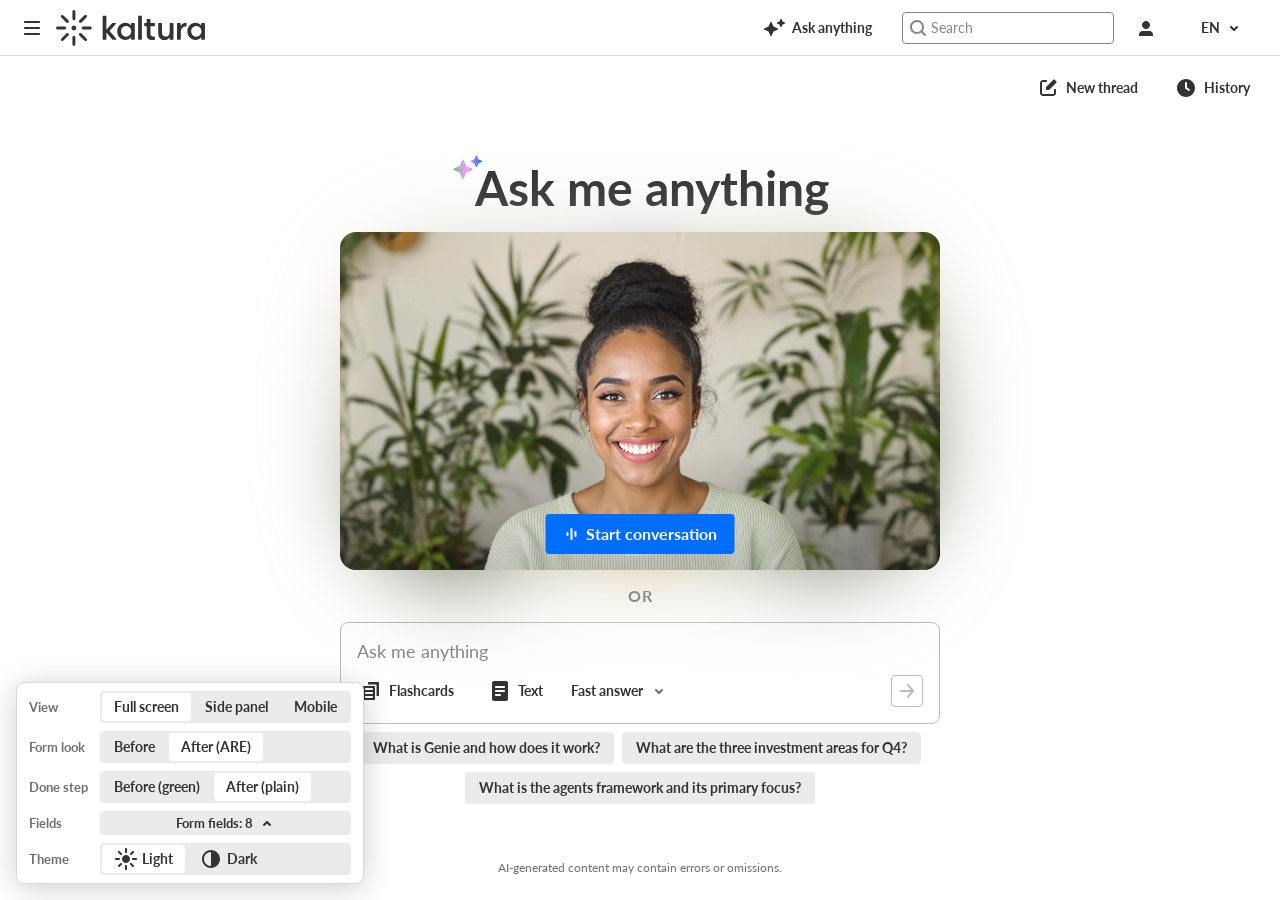
==== genie-avatar-form/index.html @ 6f7e178b "Add Genie Avatar + form prototype Form in the chat and in the avatar call (full screen, side panel, " ====
<!DOCTYPE html>
<html lang="en">
<head>
  <meta charset="utf-8">
  <meta name="viewport" content="width=device-width, initial-scale=1">
  <title>Genie + form | Kaltura</title>
  <link rel="stylesheet" href="../ds/styles.css">
  <link rel="stylesheet" href="app.css">
</head>
<body>

  <!-- Kaltura app header (Figma 14402:24174) -->
  <header class="app-header">
    <div class="app-header-start">
      <button class="ds-btn ds-btn-md ds-btn-secondary ds-btn-borderless ds-btn-icon app-header-btn" type="button" aria-label="Menu">
        <ds-icon name="menu"></ds-icon>
      </button>
      <img class="app-header-logo" src="assets/kaltura-logo-dark.svg" width="149.444" height="36" alt="Kaltura">
    </div>
    <div class="app-header-end">
      <button class="ds-btn ds-btn-md ds-btn-secondary ds-btn-borderless app-header-btn app-header-ask" type="button" data-action="ask-anything" aria-label="Ask anything">
        <ds-icon name="gen-ai"></ds-icon> <span class="app-btn-label">Ask anything</span>
      </button>
      <label class="app-header-search">
        <ds-icon name="search"></ds-icon>
        <input class="ds-input ds-input-md" type="search" placeholder="Search" aria-label="Search">
      </label>
      <button class="ds-btn ds-btn-md ds-btn-secondary ds-btn-borderless ds-btn-icon app-header-btn" type="button" aria-label="Profile">
        <ds-icon name="user"></ds-icon>
      </button>
      <button class="ds-btn ds-btn-md ds-btn-secondary ds-btn-borderless app-header-btn" type="button" aria-label="Language: English">
        EN <ds-icon name="chevron-down" size="16"></ds-icon>
      </button>
    </div>
  </header>

  <main class="app-main">

    <!-- Prototype-only: the page behind the Genie side panel (Side panel view) -->
    <section class="app-page" id="page" aria-labelledby="page-title">
      <h1 class="app-page-title" id="page-title">Explore recommended channels</h1>
      <div class="app-channels-grid" id="page-grid"></div>
    </section>

    <!-- Genie screen: fills the viewport under the header -->
    <section class="app-genie" id="genie">

      <!-- Genie app bar (Figma 14452:56182) -->
      <div class="app-genie-bar">
        <div class="app-genie-bar-crumbs" id="genie-crumbs"></div>
        <div class="app-genie-bar-actions">
          <button class="ds-btn ds-btn-md ds-btn-secondary ds-btn-borderless app-bar-btn" type="button" data-action="new-thread" aria-label="New thread">
            <ds-icon name="create"></ds-icon> <span class="app-btn-label">New thread</span>
          </button>
          <button class="ds-btn ds-btn-md ds-btn-secondary ds-btn-borderless app-bar-btn" type="button" data-action="history" aria-label="History">
            <ds-icon name="time"></ds-icon> <span class="app-btn-label">History</span>
          </button>
          <!-- Side panel only: open full screen / close the panel -->
          <button class="ds-btn ds-btn-md ds-btn-secondary ds-btn-borderless ds-btn-icon app-panel-only" type="button" data-action="expand-panel" aria-label="Open full screen">
            <ds-icon name="expand"></ds-icon>
          </button>
          <button class="ds-btn ds-btn-md ds-btn-secondary ds-btn-borderless ds-btn-icon app-panel-only" type="button" data-action="close-panel" aria-label="Close">
            <ds-icon name="clear"></ds-icon>
          </button>
        </div>
      </div>

      <!-- Scrollable content: start screen, then the conversation -->
      <div class="app-genie-body" id="genie-body">
        <div class="app-genie-column">

          <!-- Start screen (Figma 14402:24183) -->
          <div class="app-genie-initial" id="genie-initial">
            <div class="app-genie-title">
              <img class="app-genie-title-icon" src="assets/gen-ai-gradient.svg" alt="">
              <h1 class="app-genie-heading">Ask me anything</h1>
            </div>

            <!-- Holder: the avatar + its soft glow (the card clips its contents, so the glow sits beside it) -->
            <div class="app-avatar-holder app-genie-avatar-holder">
              <div class="app-genie-avatar">
                <img class="app-genie-avatar-img" src="assets/avatar.png" alt="Your AI avatar">
                <div class="app-genie-avatar-overlay"></div>
                <button class="ds-btn ds-btn-lg ds-btn-primary app-genie-start" type="button" data-action="start-avatar-call">
                  <ds-icon name="voice" size="16"></ds-icon> Start conversation
                </button>
              </div>
              <img class="app-avatar-glow" src="assets/avatar.png" alt="" aria-hidden="true">
            </div>

            <p class="app-genie-or">or</p>

            <div class="app-initial-composer-slot" id="initial-composer-slot">
              <div class="app-suggestions" id="suggestions"></div>
            </div>
          </div>

          <!-- Conversation turns -->
          <div class="app-chat-stream" id="chat-stream"></div>

          <!-- Processing indicator -->
          <div class="app-processing" id="processing-indicator" hidden>
            <div class="app-processing-avatar"><img src="assets/avatar.png" alt=""></div>
            <div class="app-processing-bubble">
              <span class="app-processing-dot"></span>
              <span class="app-processing-dot"></span>
              <span class="app-processing-dot"></span>
            </div>
          </div>
        </div>

        <!-- Recommended channels, below the fold on the start screen -->
        <section class="app-channels" id="channels" aria-labelledby="channels-title">
          <h2 class="app-channels-title" id="channels-title">Explore recommended channels</h2>
          <div class="app-channels-grid" id="channels-grid"></div>
          <button class="ds-btn ds-btn-md ds-btn-secondary" type="button" data-action="show-more">Show more</button>
        </section>
      </div>

      <!-- Bottom composer bar (shown after the first question) -->
      <div class="app-composer-bar" id="bottom-composer-bar" hidden>
        <div class="app-genie-column">
          <div class="app-followups" id="followups" hidden></div>
          <div class="app-composer-wrap" id="composer-wrap">
            <button class="app-composer-avatar-btn" type="button" aria-label="Start conversation" data-action="start-avatar-call">
              <img class="app-composer-avatar-img" src="assets/avatar.png" alt="">
              <div class="app-composer-avatar-scrim"></div>
              <span class="app-composer-avatar-badge"><ds-icon name="voice" size="16"></ds-icon><span>Start</span></span>
            </button>
          </div>
        </div>
      </div>

      <!-- Shared composer (starts in the start screen, moves to the bottom bar) -->
      <div class="app-composer" id="composer-box">
        <textarea class="app-composer-input" id="prompt-input" rows="1" placeholder="Ask me anything" aria-label="Ask me anything"></textarea>
        <div class="app-composer-menu">
          <button class="ds-btn ds-btn-md ds-btn-secondary ds-btn-borderless app-composer-preset" type="button" data-preset="flashcards" aria-pressed="false" aria-label="Flashcards">
            <ds-icon name="copy"></ds-icon> <span class="app-btn-label">Flashcards</span>
          </button>
          <button class="ds-btn ds-btn-md ds-btn-secondary ds-btn-borderless app-composer-preset" type="button" data-preset="text" aria-pressed="false" aria-label="Text">
            <ds-icon name="document"></ds-icon> <span class="app-btn-label">Text</span>
          </button>
          <div class="ds-select-wrapper" id="mode-select">
            <button class="ds-select ds-select-borderless" aria-haspopup="listbox" aria-label="Answer mode">
              <span>Fast answer</span>
              <ds-icon class="ds-select-chevron" name="chevron-down" size="16"></ds-icon>
            </button>
            <div class="ds-select-menu" role="listbox"></div>
          </div>
          <span class="app-composer-spacer"></span>
          <button class="ds-btn ds-btn-md ds-btn-secondary ds-btn-icon app-submit-btn" id="prompt-submit" type="button" aria-label="Send" disabled>
            <ds-icon name="arrow-right"></ds-icon>
          </button>
        </div>
      </div>

      <!-- Footer disclaimer -->
      <p class="app-disclaimer">AI-generated content may contain errors or omissions.</p>

      <!-- Avatar call: covers the Genie screen (repurposed from Agentic Revenue Enablement) -->
      <div class="app-avatar-call" id="avatar-call" hidden>
        <header class="app-avatar-call-header">
          <span class="app-avatar-call-header-icon"><ds-icon name="gen-ai"></ds-icon></span>
          <h2 class="app-avatar-call-title">Ask anything</h2>
          <button class="ds-btn ds-btn-md ds-btn-secondary ds-btn-borderless ds-btn-icon" type="button" aria-label="Back to chat" data-action="end-avatar-call">
            <ds-icon name="minimize"></ds-icon>
          </button>
        </header>
        <!-- Avatar + its captions, and the form beside it (wide) or under it (narrow) -->
        <div class="app-avatar-call-body">
          <div class="app-avatar-call-stage">
            <div class="app-avatar-call-joining" aria-live="polite">
              <span class="app-avatar-call-glow" aria-hidden="true"></span>
              <p class="app-avatar-call-joining-text">Joining...</p>
            </div>
            <div class="app-avatar-holder app-avatar-call-holder">
              <img class="app-avatar-call-video" src="assets/avatar.png" alt="Your AI avatar">
              <img class="app-avatar-glow" src="assets/avatar.png" alt="" aria-hidden="true">
              <p class="app-call-caption" id="call-caption" aria-live="polite" hidden></p>
            </div>
          </div>
          <!-- The form card is rendered here by app.js once the avatar has joined -->
          <section class="app-call-form" id="call-form" aria-label="A few details about you" hidden></section>
        </div>
        <div class="app-avatar-call-controls">
          <!-- Mic pill + device menu (menu items rendered from data.js) -->
          <div class="app-avatar-call-mic-wrap">
            <button class="app-avatar-call-mic" id="mic-menu-btn" type="button" aria-label="Microphone and speaker settings" aria-haspopup="true" aria-expanded="false" aria-controls="mic-menu">
              <ds-icon name="microphone"></ds-icon>
              <ds-icon name="chevron-up" size="16"></ds-icon>
            </button>
            <div class="ds-select-menu app-device-menu" id="mic-menu" role="menu" aria-label="Audio devices" hidden></div>
          </div>
          <!-- End: same as the courseware End button -->
          <button class="ds-btn ds-btn-xl ds-btn-danger app-avatar-call-end" type="button" data-action="end-avatar-call">
            <span>End</span>
            <ds-icon name="exit"></ds-icon>
          </button>
        </div>
      </div>
    </section>
  </main>

  <!-- Prototype-only: the Mobile view shows this same page in a phone-size frame -->
  <div class="app-phone-stage" id="phone-stage" hidden>
    <div class="app-phone" id="phone">
      <iframe class="app-phone-screen" id="phone-screen" title="Genie on a phone"></iframe>
    </div>
  </div>

  <!-- Prototype-only: demo panel (view, phone size, theme) -->
  <div class="app-theme-panel" id="demo-panel">
    <span class="app-theme-panel-label">View</span>
    <div class="ds-segmented" role="radiogroup" aria-label="View" id="view-switch">
      <button class="ds-segmented-item" role="radio" aria-checked="true" data-value="full"><span>Full screen</span></button>
      <button class="ds-segmented-item" role="radio" aria-checked="false" data-value="panel"><span>Side panel</span></button>
      <button class="ds-segmented-item" role="radio" aria-checked="false" data-value="mobile"><span>Mobile</span></button>
    </div>
    <span class="app-theme-panel-label">Form look</span>
    <div class="ds-segmented" role="radiogroup" aria-label="Form look" id="look-switch">
      <button class="ds-segmented-item" role="radio" aria-checked="false" data-value="before"><span>Before</span></button>
      <button class="ds-segmented-item" role="radio" aria-checked="true" data-value="after"><span>After (ARE)</span></button>
    </div>
    <span class="app-theme-panel-label app-after-only">Done step</span>
    <div class="ds-segmented app-after-only" role="radiogroup" aria-label="Done step background" id="wash-switch">
      <button class="ds-segmented-item" role="radio" aria-checked="false" data-value="green"><span>Before (green)</span></button>
      <button class="ds-segmented-item" role="radio" aria-checked="true" data-value="plain"><span>After (plain)</span></button>
    </div>
    <span class="app-theme-panel-label">Fields</span>
    <button class="ds-btn ds-btn-sm ds-btn-secondary app-fields-btn" id="fields-btn" type="button" aria-haspopup="dialog" aria-expanded="false" aria-controls="fields-panel">
      <span>Form fields: 8</span> <ds-icon name="chevron-up" size="16"></ds-icon>
    </button>
    <span class="app-theme-panel-label app-phone-only">Width</span>
    <div class="ds-segmented app-phone-only" role="radiogroup" aria-label="Screen width" id="phone-switch"></div>
    <span class="app-theme-panel-label">Theme</span>
    <div class="ds-segmented" role="radiogroup" aria-label="Theme" id="theme-switch">
      <button class="ds-segmented-item" role="radio" aria-checked="true" data-value="light"><ds-icon class="ds-segmented-icon" name="light"></ds-icon><span>Light</span></button>
      <button class="ds-segmented-item" role="radio" aria-checked="false" data-value="dark"><ds-icon class="ds-segmented-icon" name="contrast"></ds-icon><span>Dark</span></button>
    </div>
  </div>

  <!-- Prototype-only: "Form fields" panel, opened from the demo panel. How many fields the form shows. -->
  <section class="app-fields-panel" id="fields-panel" role="dialog" aria-labelledby="fields-panel-title" hidden>
    <header class="app-fields-panel-header">
      <h2 class="app-fields-panel-title" id="fields-panel-title">Form fields</h2>
      <button class="ds-btn ds-btn-sm ds-btn-secondary ds-btn-borderless ds-btn-icon" type="button" data-action="close-fields" aria-label="Close">
        <ds-icon name="close" size="16"></ds-icon>
      </button>
    </header>
    <p class="app-fields-panel-desc">How many fields the form shows. It takes the first ones, in the Figma order.</p>
    <div class="ds-segmented" role="radiogroup" aria-label="Number of fields" id="fields-switch"></div>
    <ul class="app-fields-list" id="fields-list"></ul>
  </section>

  <script src="../ds/ds-icons.js"></script>
  <script src="../ds/ds.js"></script>
  <script src="data.js"></script>
  <script src="app.js"></script>
</body>
</html>
---- ds/styles.css ----
/* ============================================
   @ds/ui — Design System Styles
   ============================================ */

@import url('https://fonts.googleapis.com/css2?family=Lato:wght@400;700&display=swap');

/* ---- Design Tokens ---- */
:root {
  /* Primary */
  --ds-primary: #006efa;
  --ds-primary-darker: #004cad;
  --ds-primary-brighter: #4798ff;
  --ds-primary-text-contrast: #ffffff;

  /* Danger */
  --ds-danger: #ca1c2d;
  --ds-danger-darker: #9d1523;
  --ds-danger-brighter: #e33547;
  --ds-danger-text-contrast: #ffffff;

  /* Acknowledgement */
  --ds-warning: #E86925;
  --ds-warning-text-contrast: #ffffff;
  --ds-success: #23803a;
  --ds-success-text-contrast: #ffffff;

  /* Brand */
  --ds-stream-blue: #006EFA;
  --ds-screen-green: #00A078;

  /* Accent (selected-tab indicator) */
  --ds-accent: #ffaa00;

  /* Secondary text (menu item descriptions) */
  --ds-text-subtle: #888888;
  --ds-text-subtle-disabled: #cccccc;

  /* Tints — translucent brand colors for hover / selected backgrounds */
  --ds-primary-tint-6: rgba(0,110,250,0.06);
  --ds-primary-tint-10: rgba(0,110,250,0.1);
  --ds-danger-tint-10: rgba(202,28,45,0.1);

  /* Tones — Light Theme */
  --ds-tone-1: #333333;
  --ds-tone-2: #707070;
  --ds-tone-3: #878787;
  --ds-tone-4: #bdbdbd;
  --ds-tone-5: #d9d9d9;
  --ds-tone-6: #ebebeb;
  --ds-tone-7: #f5f5f5;
  --ds-tone-8: #ffffff;

  /* Surfaces */
  --ds-background: #ffffff;
  --ds-paper: #f5f5f5;
  --ds-elevated: #ffffff;

  /* Opacity — Black */
  --ds-b-20: rgba(0,0,0,0.2);
  --ds-b-30: rgba(0,0,0,0.3);
  --ds-b-40: rgba(0,0,0,0.4);
  --ds-b-60: rgba(0,0,0,0.6);
  --ds-b-70: rgba(0,0,0,0.7);
  --ds-b-100: #000000;

  /* Opacity — White */
  --ds-w-20: rgba(255,255,255,0.2);
  --ds-w-40: rgba(255,255,255,0.4);
  --ds-w-60: rgba(255,255,255,0.6);
  --ds-w-70: rgba(255,255,255,0.7);
  --ds-w-80: rgba(255,255,255,0.8);
  --ds-w-100: #ffffff;

  /* Hover Mode */
  --ds-hover-black: #000000;

  /* Radius */
  --ds-roundness-tiny: 3px;
  --ds-roundness-1: 4px;
  --ds-roundness-2: 8px;
  --ds-roundness-3: 12px;

  /* Spacing — 4px base. space-N = N x 4px. Half steps use a dash: 1-5 = 1.5 x 4px = 6px. */
  --ds-space-0-25: 1px;
  --ds-space-0-5: 2px;
  --ds-space-0-75: 3px;
  --ds-space-1: 4px;
  --ds-space-1-5: 6px;
  --ds-space-2: 8px;
  --ds-space-2-5: 10px;
  --ds-space-3: 12px;
  --ds-space-3-5: 14px;
  --ds-space-4: 16px;
  --ds-space-4-5: 18px;
  --ds-space-5: 20px;
  --ds-space-5-5: 22px;
  --ds-space-6: 24px;
  --ds-space-7: 28px;
  --ds-space-8: 32px;
  --ds-space-10: 40px;
  --ds-space-16: 64px;

  /* Typography */
  --ds-font-family: 'Lato', sans-serif;

  --ds-font-size-1: 11px;
  --ds-font-size-2: 12px;
  --ds-font-size-3: 13px;
  --ds-font-size-4: 14px;
  --ds-font-size-5: 16px;
  --ds-font-size-6: 18px;
  --ds-font-size-7: 48px;
  --ds-font-size-h3: 24px;

  --ds-font-weight-regular: 400;
  --ds-font-weight-bold: 700;

  --ds-line-height-solid: 1;
  --ds-line-height-16: 16px;
  --ds-line-height-18: 18px;
  --ds-line-height-20: 20px;
  --ds-line-height-21: 21px;
  --ds-line-height-24: 24px;
  --ds-line-height-h3: 1.2;

  /* Shadows */
  --ds-shadow-menu: 0 0 0 1px var(--ds-b-20), 0 4px 30px -8px var(--ds-b-20);
  --ds-shadow-floating: 0 0 0 0 var(--ds-b-20), 0 4px 30px 0 var(--ds-b-20);

  /* Motion */
  --ds-duration-fast: 0.1s;
  --ds-duration-base: 0.15s;
  --ds-duration-slow: 0.2s;
  --ds-duration-exit: 0.35s;
  --ds-duration-enter: 0.5s;
  --ds-duration-spin: 0.8s;
  --ds-ease-out: cubic-bezier(0.16, 1, 0.3, 1);

  /* Opacity */
  --ds-opacity-disabled: 0.5;

  /* Layering */
  --ds-z-dropdown: 100;
  --ds-z-tooltip: 100;
  --ds-z-modal: 1000;
  --ds-z-toast: 9999;

  /* Modal widths */
  --ds-modal-width-sm: 400px;
  --ds-modal-width-md: 560px;
  --ds-modal-width-lg: 800px;
  --ds-modal-width-xl: 960px;
}

/* ---- Dark Theme Override ---- */
[data-theme="dark"] {
  --ds-tone-1: #FFFFFF;
  --ds-tone-2: #CCCCCC;
  --ds-tone-3: #999999;
  --ds-tone-4: #666666;
  --ds-tone-5: #525252;
  --ds-tone-6: #383838;
  --ds-tone-7: #212121;
  --ds-tone-8: #000000;
  --ds-background: #121212;
  --ds-paper: #242424;
  --ds-elevated: #333333;
}

/* ---- Global Typography ---- */
html, body {
  font-family: var(--ds-font-family);
}

/* ---- Base Reset for DS components ---- */
[class^="ds-"],
[class*=" ds-"] {
  box-sizing: border-box;
  font-family: var(--ds-font-family);
}

/* ============================================
   Button
   ============================================ */
.ds-btn {
  display: inline-flex;
  align-items: center;
  justify-content: center;
  gap: var(--ds-space-1-5);
  font-family: var(--ds-font-family);
  font-weight: var(--ds-font-weight-bold);
  font-size: var(--ds-font-size-4);
  border: none;
  cursor: pointer;
  transition: all var(--ds-duration-base);
  border-radius: var(--ds-roundness-1);
  white-space: nowrap;
  text-decoration: none;
  line-height: var(--ds-line-height-solid);
}
.ds-btn:focus-visible {
  outline: 2px solid var(--ds-primary);
  outline-offset: 2px;
}

/* Sizes */
.ds-btn-sm { height: 24px; min-width: 70px; padding: 0 var(--ds-space-2-5); font-size: var(--ds-font-size-3); }
.ds-btn-md { height: 32px; min-width: 86px; padding: 0 var(--ds-space-3-5); }
.ds-btn-lg { height: 40px; min-width: 99px; padding: 0 var(--ds-space-4-5); font-size: var(--ds-font-size-5); }
.ds-btn-xl { height: 48px; min-width: 99px; padding: 0 var(--ds-space-5-5); font-size: var(--ds-font-size-5); }

/* Variants */
.ds-btn-primary { background: var(--ds-primary); color: var(--ds-primary-text-contrast); }
.ds-btn-primary:hover { background: var(--ds-primary-darker); }

.ds-btn-secondary { background: var(--ds-tone-6); color: var(--ds-tone-1); border: none; }
.ds-btn-secondary:hover { background: var(--ds-tone-5); }

.ds-btn-danger { background: var(--ds-danger); color: var(--ds-danger-text-contrast); }
.ds-btn-danger:hover { background: var(--ds-danger-darker); }

/* Disabled — applied via :disabled pseudo-class for real buttons.
   Outline style: empty background, tone-4 border and text. */
.ds-btn:disabled,
.ds-btn[aria-disabled="true"] {
  background: transparent;
  color: var(--ds-tone-4);
  border: 1px solid var(--ds-tone-4);
  cursor: not-allowed;
  pointer-events: none;
}

/* Borderless — transparent bg, colored text, bg on hover */
.ds-btn-borderless { background: transparent; }
.ds-btn-borderless.ds-btn-primary { background: transparent; color: var(--ds-primary); }
.ds-btn-borderless.ds-btn-primary:hover { background: var(--ds-primary-tint-10); }
.ds-btn-borderless.ds-btn-secondary { background: transparent; color: var(--ds-tone-1); }
.ds-btn-borderless.ds-btn-secondary:hover { background: var(--ds-tone-5); }
.ds-btn-borderless.ds-btn-danger { background: transparent; color: var(--ds-danger); }
.ds-btn-borderless.ds-btn-danger:hover { background: var(--ds-danger-tint-10); }
/* Borderless disabled: no border, tone-4 text */
.ds-btn.ds-btn-borderless:disabled,
.ds-btn.ds-btn-borderless[aria-disabled="true"] {
  background: transparent;
  color: var(--ds-tone-4);
  border: none;
}

/* Icon-only */
.ds-btn-icon { min-width: unset; padding: 0; }
.ds-btn-icon.ds-btn-sm { width: 24px; }
.ds-btn-icon.ds-btn-md { width: 32px; }
.ds-btn-icon.ds-btn-md svg { width: 24px; height: 24px; }
.ds-btn-icon.ds-btn-lg { width: 40px; }
.ds-btn-icon.ds-btn-lg svg { width: 24px; height: 24px; }
.ds-btn-icon.ds-btn-xl { width: 48px; }

/* Circular */
.ds-btn-circular {
  display: inline-flex;
  align-items: center;
  justify-content: center;
  border-radius: 50%;
  border: none;
  cursor: pointer;
  background: var(--ds-b-60);
  color: var(--ds-w-100);
  transition: all var(--ds-duration-base);
  padding: 0;
}
.ds-btn-circular:hover {
  background: var(--ds-b-70);
}
.ds-btn-circular:focus-visible {
  background: var(--ds-b-70);
  outline: 2px solid var(--ds-primary);
  outline-offset: 2px;
}
.ds-btn-circular:disabled,
.ds-btn-circular[aria-disabled="true"] {
  background: var(--ds-tone-5);
  color: var(--ds-tone-4);
  cursor: not-allowed;
  pointer-events: none;
}
.ds-btn-circular-sm { width: 32px; height: 32px; }
.ds-btn-circular-sm svg { width: 24px; height: 24px; }
.ds-btn-circular-md { width: 48px; height: 48px; }
.ds-btn-circular-md svg { width: 36px; height: 36px; }
.ds-btn-circular-lg { width: 56px; height: 56px; }
.ds-btn-circular-lg svg { width: 36px; height: 36px; }

/* Circular — dark theme */
[data-theme="dark"] .ds-btn-circular {
  background: var(--ds-w-60);
  color: var(--ds-w-100);
}
[data-theme="dark"] .ds-btn-circular:hover {
  background: var(--ds-w-70);
}
[data-theme="dark"] .ds-btn-circular:focus-visible {
  background: var(--ds-w-70);
}

/* ============================================
   Input
   ============================================ */
.ds-input {
  font-family: var(--ds-font-family);
  font-weight: var(--ds-font-weight-regular);
  border: 1px solid var(--ds-tone-3);
  border-radius: var(--ds-roundness-1);
  background: var(--ds-tone-8);
  color: var(--ds-tone-1);
  outline: none;
  transition: all var(--ds-duration-base);
  padding: 0 var(--ds-space-2-5);
  width: 100%;
}
.ds-input::placeholder { color: var(--ds-tone-3); }
.ds-input:hover { border-color: var(--ds-tone-2); }
.ds-input:focus { border-color: var(--ds-primary); }

/* Sizes */
.ds-input-md { height: 32px; font-size: var(--ds-font-size-4); }
.ds-input-lg { height: 40px; font-size: var(--ds-font-size-5); }
.ds-input-xl { height: 48px; font-size: var(--ds-font-size-5); }

/* States */
.ds-input-error { border-color: var(--ds-danger); }
.ds-input-error:focus { border-color: var(--ds-danger); }

.ds-input:disabled {
  background: var(--ds-tone-8);
  border-color: var(--ds-tone-4);
  color: var(--ds-tone-4);
  cursor: not-allowed;
}

/* ============================================
   Textarea
   ============================================ */
.ds-textarea {
  font-family: var(--ds-font-family);
  font-weight: var(--ds-font-weight-regular);
  border: 1px solid var(--ds-tone-3);
  border-radius: var(--ds-roundness-1);
  background: var(--ds-tone-8);
  color: var(--ds-tone-1);
  outline: none;
  transition: all var(--ds-duration-base);
  padding: var(--ds-space-2) var(--ds-space-2-5);
  min-height: 88px;
  resize: vertical;
  font-size: var(--ds-font-size-4);
  width: 100%;
}
.ds-textarea::placeholder { color: var(--ds-tone-3); }
.ds-textarea:hover { border-color: var(--ds-tone-2); }
.ds-textarea:focus { border-color: var(--ds-primary); }
.ds-textarea-error { border-color: var(--ds-danger); }
.ds-textarea-error:focus { border-color: var(--ds-danger); }
.ds-textarea:disabled {
  background: var(--ds-tone-8);
  border-color: var(--ds-tone-4);
  color: var(--ds-tone-4);
  cursor: not-allowed;
}

/* ============================================
   Checkbox
   ============================================ */
.ds-checkbox {
  display: inline-flex;
  align-items: center;
  gap: var(--ds-space-2);
  cursor: pointer;
  font-size: var(--ds-font-size-4);
  color: var(--ds-tone-1);
  position: relative;
}
.ds-checkbox-input {
  position: absolute;
  width: 1px;
  height: 1px;
  padding: 0;
  margin: -1px;
  overflow: hidden;
  clip: rect(0,0,0,0);
  white-space: nowrap;
  border-width: 0;
}
.ds-checkbox-indicator {
  width: 18px;
  height: 18px;
  flex-shrink: 0;
  border: 1px solid var(--ds-tone-3);
  border-radius: var(--ds-roundness-1);
  background: var(--ds-tone-8);
  display: inline-flex;
  align-items: center;
  justify-content: center;
  transition: all var(--ds-duration-base);
}
.ds-checkbox-indicator svg {
  display: none;
}

/* Checked */
.ds-checkbox-input:checked + .ds-checkbox-indicator {
  background: var(--ds-primary);
  border-color: var(--ds-primary);
}
.ds-checkbox-input:checked + .ds-checkbox-indicator svg {
  display: block;
}

/* Indeterminate */
.ds-checkbox-input:indeterminate + .ds-checkbox-indicator {
  background: var(--ds-primary);
  border-color: var(--ds-primary);
}
.ds-checkbox-input:indeterminate + .ds-checkbox-indicator svg {
  display: block;
}

/* Disabled */
.ds-checkbox-input:disabled + .ds-checkbox-indicator {
  background: var(--ds-tone-7);
  border-color: var(--ds-tone-4);
  cursor: not-allowed;
}
.ds-checkbox-input:disabled ~ .ds-checkbox-label {
  color: var(--ds-tone-4);
  cursor: not-allowed;
}
.ds-checkbox:has(.ds-checkbox-input:disabled) {
  cursor: not-allowed;
}

/* Focus */
.ds-checkbox-input:focus-visible + .ds-checkbox-indicator {
  outline: 2px solid var(--ds-primary);
  outline-offset: 2px;
}

/* ============================================
   Radio
   ============================================ */
.ds-radio {
  display: inline-flex;
  align-items: center;
  gap: var(--ds-space-2);
  cursor: pointer;
  font-size: var(--ds-font-size-4);
  color: var(--ds-tone-1);
  position: relative;
}
.ds-radio-input {
  position: absolute;
  width: 1px;
  height: 1px;
  padding: 0;
  margin: -1px;
  overflow: hidden;
  clip: rect(0,0,0,0);
  white-space: nowrap;
  border-width: 0;
}
.ds-radio-indicator {
  width: 18px;
  height: 18px;
  flex-shrink: 0;
  border: 1px solid var(--ds-tone-3);
  border-radius: 50%;
  background: var(--ds-tone-8);
  display: inline-flex;
  align-items: center;
  justify-content: center;
  transition: all var(--ds-duration-base);
}
.ds-radio-indicator::after {
  content: '';
  display: block;
  width: 8px;
  height: 8px;
  background: var(--ds-w-100);
  border-radius: 50%;
  opacity: 0;
  transition: opacity var(--ds-duration-base);
}

/* Selected */
.ds-radio-input:checked + .ds-radio-indicator {
  background: var(--ds-primary);
  border-color: var(--ds-primary);
}
.ds-radio-input:checked + .ds-radio-indicator::after {
  opacity: 1;
}

/* Disabled */
.ds-radio-input:disabled + .ds-radio-indicator {
  background: var(--ds-tone-7);
  border-color: var(--ds-tone-4);
  cursor: not-allowed;
}
.ds-radio-input:disabled ~ .ds-radio-label {
  color: var(--ds-tone-4);
  cursor: not-allowed;
}
.ds-radio:has(.ds-radio-input:disabled) {
  cursor: not-allowed;
}

/* Focus */
.ds-radio-input:focus-visible + .ds-radio-indicator {
  outline: 2px solid var(--ds-primary);
  outline-offset: 2px;
}

/* ============================================
   Switch
   ============================================ */
.ds-switch {
  display: inline-flex;
  align-items: center;
  gap: var(--ds-space-2);
}
.ds-switch-track {
  position: relative;
  cursor: pointer;
  transition: all var(--ds-duration-base);
  border-radius: var(--ds-roundness-3);
  border: none;
  padding: 0;
  outline: none;
}
.ds-switch-track:focus-visible {
  outline: 2px solid var(--ds-primary);
  outline-offset: 2px;
}

/* Sizes */
.ds-switch-sm { width: 32px; height: 16px; }
.ds-switch-lg { width: 44px; height: 24px; }

/* States */
.ds-switch-off { background: var(--ds-tone-3); }
.ds-switch-on { background: var(--ds-primary); }

.ds-switch-handle {
  position: absolute;
  top: 2px;
  background: var(--ds-w-100);
  border-radius: 50%;
  transition: all var(--ds-duration-base);
}
.ds-switch-sm .ds-switch-handle { width: 12px; height: 12px; }
.ds-switch-lg .ds-switch-handle { width: 20px; height: 20px; }

.ds-switch-off .ds-switch-handle { left: 2px; }
.ds-switch-on.ds-switch-sm .ds-switch-handle { left: 18px; }
.ds-switch-on.ds-switch-lg .ds-switch-handle { left: 22px; }

/* Disabled */
.ds-switch-track:disabled {
  opacity: var(--ds-opacity-disabled);
  cursor: not-allowed;
}

.ds-switch-content {
  display: flex;
  flex-direction: column;
}
.ds-switch-label {
  font-size: var(--ds-font-size-4);
  font-weight: var(--ds-font-weight-bold);
  color: var(--ds-tone-1);
}
.ds-switch-description {
  font-size: var(--ds-font-size-3);
  color: var(--ds-tone-2);
}

/* ============================================
   FormField
   ============================================ */
.ds-form-field {
  margin-bottom: var(--ds-space-5);
}
.ds-form-label {
  display: flex;
  align-items: center;
  gap: var(--ds-space-1-5);
  font-family: var(--ds-font-family);
  font-size: var(--ds-font-size-4);
  font-weight: var(--ds-font-weight-bold);
  margin-bottom: var(--ds-space-1);
  color: var(--ds-tone-1);
}
.ds-form-counter {
  font-weight: var(--ds-font-weight-regular);
  color: var(--ds-tone-2);
  margin-left: auto;
}
.ds-form-desc {
  font-family: var(--ds-font-family);
  font-size: var(--ds-font-size-3);
  font-weight: var(--ds-font-weight-bold);
  color: var(--ds-tone-2);
  margin: 0 0 var(--ds-space-1);
}
.ds-form-error {
  font-family: var(--ds-font-family);
  font-size: var(--ds-font-size-4);
  color: var(--ds-danger);
  margin-top: var(--ds-space-1);
}

/* ============================================
   Select
   ============================================ */

/* -- Wrapper (positions trigger + menu) -- */
.ds-select-wrapper {
  position: relative;
  display: inline-block;
}

/* -- Trigger -- */
.ds-select {
  display: inline-flex;
  align-items: center;
  gap: var(--ds-space-2);
  height: 32px;
  padding: 0 var(--ds-space-2);
  font-family: var(--ds-font-family);
  font-weight: var(--ds-font-weight-bold);
  font-size: var(--ds-font-size-4);
  color: var(--ds-tone-1);
  background: var(--ds-background);
  border: 1px solid var(--ds-tone-4);
  border-radius: var(--ds-roundness-1);
  cursor: pointer;
  outline: none;
  transition: all var(--ds-duration-base);
  white-space: nowrap;
  line-height: var(--ds-line-height-solid);
}
.ds-select:hover {
  background: var(--ds-tone-6);
  border-color: var(--ds-tone-5);
}
.ds-select:focus-visible,
.ds-select[aria-expanded="true"] {
  background: var(--ds-tone-6);
  border-color: var(--ds-tone-6);
}
.ds-select:disabled,
.ds-select[aria-disabled="true"] {
  background: var(--ds-background);
  border-color: var(--ds-tone-6);
  color: var(--ds-tone-4);
  cursor: not-allowed;
  pointer-events: none;
}
.ds-select:disabled .ds-select-icon,
.ds-select[aria-disabled="true"] .ds-select-icon {
  color: var(--ds-tone-4);
}

/* Chevron flip when open */
.ds-select[aria-expanded="true"] .ds-select-chevron {
  transform: rotate(180deg);
}

/* Borderless variant */
.ds-select-borderless {
  border-color: transparent;
}
.ds-select-borderless:hover {
  border-color: transparent;
}
.ds-select-borderless:focus-visible,
.ds-select-borderless[aria-expanded="true"] {
  border-color: transparent;
}
.ds-select-borderless:disabled,
.ds-select-borderless[aria-disabled="true"] {
  border-color: transparent;
}

/* Icon-only trigger */
.ds-select-icon-only {
  padding: 0 var(--ds-space-1);
}

/* Select icon wrapper (leading icon) */
.ds-select-icon {
  display: inline-flex;
  flex-shrink: 0;
  color: var(--ds-tone-1);
}

/* Chevron */
.ds-select-chevron {
  display: inline-flex;
  flex-shrink: 0;
  color: var(--ds-tone-2);
  transition: transform var(--ds-duration-base);
}
.ds-select:disabled .ds-select-chevron,
.ds-select[aria-disabled="true"] .ds-select-chevron {
  color: var(--ds-tone-4);
}

/* -- Dropdown Menu -- */
.ds-select-menu {
  width: 260px;
  max-height: 320px;
  overflow-y: auto;
  background: var(--ds-elevated);
  border-radius: var(--ds-roundness-1);
  padding: var(--ds-space-2) 0;
  box-shadow: var(--ds-shadow-menu);
}

/* When menu is inside a wrapper, position it absolutely & hide by default */
.ds-select-wrapper .ds-select-menu {
  position: absolute;
  top: calc(100% + var(--ds-space-1));
  left: 0;
  z-index: var(--ds-z-dropdown);
  display: none;
}
.ds-select-wrapper.ds-select-open .ds-select-menu {
  display: block;
}

/* -- Menu Item -- */
.ds-select-item {
  display: flex;
  align-items: center;
  gap: var(--ds-space-2);
  width: 100%;
  padding: var(--ds-space-2) var(--ds-space-4);
  position: relative;
  font-family: var(--ds-font-family);
  font-weight: var(--ds-font-weight-bold);
  font-size: var(--ds-font-size-4);
  line-height: var(--ds-line-height-24);
  color: var(--ds-tone-1);
  background: none;
  border: none;
  cursor: pointer;
  text-align: left;
  outline: none;
}
.ds-select-item::before {
  content: '';
  position: absolute;
  inset: var(--ds-space-1);
  border-radius: var(--ds-roundness-1);
  transition: background var(--ds-duration-fast);
}
.ds-select-item:hover::before {
  background: var(--ds-tone-6);
}
.ds-select-item > * {
  position: relative;
}

/* Item label text */
.ds-select-item-label {
  flex: 1 0 0;
  min-width: 0;
}

/* Item description (below label) */
.ds-select-item-desc {
  font-weight: var(--ds-font-weight-regular);
  font-size: var(--ds-font-size-3);
  line-height: normal;
  color: var(--ds-text-subtle);
}

/* Item trailing icon (check, chevron-right) */
.ds-select-item-trailing {
  display: inline-flex;
  flex-shrink: 0;
}

/* Disabled item */
.ds-select-item[aria-disabled="true"] {
  color: var(--ds-tone-4);
  cursor: not-allowed;
  pointer-events: none;
}
.ds-select-item[aria-disabled="true"]:hover::before {
  background: none;
}
.ds-select-item[aria-disabled="true"] .ds-select-item-desc {
  color: var(--ds-text-subtle-disabled);
}

/* -- Separator -- */
.ds-select-separator {
  padding: var(--ds-space-2) 0 0;
}
.ds-select-separator-line {
  border: none;
  border-top: 1px solid var(--ds-tone-4);
  margin: 0 0 var(--ds-space-2);
}
.ds-select-separator-title {
  padding: 0 var(--ds-space-4) var(--ds-space-2);
  font-family: var(--ds-font-family);
  font-weight: var(--ds-font-weight-bold);
  font-size: var(--ds-font-size-4);
  line-height: var(--ds-line-height-16);
  color: var(--ds-tone-2);
}

/* ============================================
   Tabs
   ============================================ */
.ds-tabs {
  display: flex;
  gap: var(--ds-space-6);
  align-items: start;
  border-bottom: 1px solid var(--ds-tone-4);
}

.ds-tab {
  display: inline-flex;
  align-items: center;
  justify-content: center;
  gap: var(--ds-space-2);
  height: 56px;
  padding: 0 var(--ds-space-2);
  font-family: var(--ds-font-family);
  font-weight: var(--ds-font-weight-bold);
  font-size: var(--ds-font-size-5);
  line-height: var(--ds-line-height-21);
  color: var(--ds-tone-1);
  background: none;
  border: none;
  border-bottom: 3px solid transparent;
  cursor: pointer;
  white-space: nowrap;
  outline: none;
  transition: color var(--ds-duration-base), border-color var(--ds-duration-base);
  margin-bottom: -1px; /* overlap container border */
}
.ds-tab:hover {
  color: var(--ds-primary);
}
.ds-tab:hover .ds-tab-icon {
  color: var(--ds-primary);
}
.ds-tab:active {
  color: var(--ds-primary-brighter);
}
.ds-tab:focus-visible {
  outline: 2px solid var(--ds-primary);
  outline-offset: -2px;
  border-radius: var(--ds-roundness-1);
}

/* Current / selected tab */
.ds-tab[aria-selected="true"] {
  border-bottom-color: var(--ds-accent);
}

/* Disabled */
.ds-tab:disabled,
.ds-tab[aria-disabled="true"] {
  color: var(--ds-tone-4);
  cursor: not-allowed;
  pointer-events: none;
}
.ds-tab:disabled .ds-tab-icon,
.ds-tab[aria-disabled="true"] .ds-tab-icon {
  color: var(--ds-tone-4);
}

/* Tab icon */
.ds-tab-icon {
  display: inline-flex;
  flex-shrink: 0;
  color: var(--ds-tone-1);
  transition: color var(--ds-duration-base);
}

/* Tab chevron (for select-style tabs) */
.ds-tab-chevron {
  display: inline-flex;
  flex-shrink: 0;
  transition: color var(--ds-duration-base);
}

/* ============================================
   Segmented Control
   ============================================ */
.ds-segmented {
  display: inline-flex;
  align-items: center;
  gap: var(--ds-space-0-5);
  padding: var(--ds-space-0-5);
  background: var(--ds-tone-6);
  border-radius: var(--ds-roundness-1);
}

.ds-segmented-item {
  display: inline-flex;
  align-items: center;
  justify-content: center;
  gap: var(--ds-space-1);
  height: 28px;
  padding: var(--ds-space-0-5) var(--ds-space-3);
  font-family: var(--ds-font-family);
  font-weight: var(--ds-font-weight-bold);
  font-size: var(--ds-font-size-4);
  line-height: var(--ds-line-height-solid);
  color: var(--ds-tone-1);
  background: none;
  border: none;
  border-radius: var(--ds-roundness-1);
  cursor: pointer;
  white-space: nowrap;
  outline: none;
  transition: background var(--ds-duration-base);
}

/* Hover */
.ds-segmented-item:hover {
  background: var(--ds-tone-5);
}

/* Focus */
.ds-segmented-item:focus-visible {
  background: var(--ds-tone-4);
  outline: 2px solid var(--ds-primary);
  outline-offset: -2px;
}

/* Selected */
.ds-segmented-item[aria-checked="true"] {
  background: var(--ds-tone-8);
}
.ds-segmented-item[aria-checked="true"]:hover {
  background: var(--ds-tone-8);
}

/* Disabled */
.ds-segmented-item:disabled {
  color: var(--ds-tone-4);
  cursor: not-allowed;
  pointer-events: none;
}
.ds-segmented-item:disabled svg {
  color: var(--ds-tone-4);
}

/* Icon inside item */
.ds-segmented-icon {
  display: inline-flex;
  flex-shrink: 0;
  color: inherit;
}

/* ============================================
   Data Table
   ============================================ */

/* -- Wrapper -- */
.ds-table {
  width: 100%;
  font-family: var(--ds-font-family);
}

/* -- Action Bar -- */
.ds-table-action-bar {
  display: flex;
  align-items: center;
  gap: var(--ds-space-2);
  height: 32px;
  margin-bottom: var(--ds-space-4);
}
.ds-table-action-bar-spacer {
  flex: 1 1 auto;
}

/* -- Table element -- */
.ds-table table {
  width: 100%;
  border-collapse: collapse;
  table-layout: fixed;
}

/* -- Header Row -- */
.ds-table thead th {
  height: 36px;
  padding: 0 var(--ds-space-2);
  font-family: var(--ds-font-family);
  font-weight: var(--ds-font-weight-bold);
  font-size: var(--ds-font-size-3);
  line-height: var(--ds-line-height-16);
  color: var(--ds-tone-2);
  text-align: left;
  white-space: nowrap;
  border-bottom: 1px solid var(--ds-tone-5);
  vertical-align: middle;
  user-select: none;
}

/* Sortable header */
.ds-table-sortable {
  cursor: pointer;
  transition: color var(--ds-duration-base);
}
.ds-table-sortable:hover {
  color: var(--ds-tone-1);
}

/* Sort indicator */
.ds-table-sort-icon {
  display: inline-flex;
  vertical-align: middle;
  margin-left: var(--ds-space-1);
  color: inherit;
}

/* Active sort column header */
.ds-table-sorted {
  color: var(--ds-tone-1);
}

/* -- Body Row -- */
.ds-table tbody tr {
  height: 64px;
  border-bottom: 1px solid var(--ds-tone-6);
  transition: background var(--ds-duration-fast);
}
.ds-table tbody tr:hover {
  background: var(--ds-tone-7);
}

/* Selected row */
.ds-table tbody tr.ds-table-row-selected {
  background: var(--ds-primary-tint-6);
}
.ds-table tbody tr.ds-table-row-selected:hover {
  background: var(--ds-primary-tint-10);
}

/* -- Cells -- */
.ds-table tbody td {
  padding: 0 var(--ds-space-2);
  font-size: var(--ds-font-size-4);
  font-weight: var(--ds-font-weight-regular);
  color: var(--ds-tone-1);
  vertical-align: middle;
  white-space: nowrap;
  overflow: hidden;
  text-overflow: ellipsis;
}

/* Highlighted (bold) column — e.g. the name column */
.ds-table-cell-highlight {
  font-weight: var(--ds-font-weight-bold);
}

/* -- Checkbox column -- */
.ds-table-col-checkbox {
  width: 50px;
  padding-left: var(--ds-space-6) !important;
}

/* -- Icon column -- */
.ds-table-col-icon {
  width: 40px;
  padding: var(--ds-space-2) !important;
}
.ds-table-col-icon .ds-table-icon {
  display: inline-flex;
  color: var(--ds-tone-3);
}

/* -- Action column -- */
.ds-table-col-action {
  width: 56px;
  text-align: center;
}

/* -- Status badge -- */
.ds-table-status {
  display: inline-flex;
  align-items: center;
  gap: var(--ds-space-1-5);
  font-weight: var(--ds-font-weight-bold);
  font-size: var(--ds-font-size-4);
}
.ds-table-status::before {
  content: '';
  display: block;
  width: 8px;
  height: 8px;
  border-radius: 50%;
  flex-shrink: 0;
}
.ds-table-status-green { color: var(--ds-screen-green); }
.ds-table-status-green::before { background: var(--ds-screen-green); }
.ds-table-status-orange { color: var(--ds-warning); }
.ds-table-status-orange::before { background: var(--ds-warning); }
.ds-table-status-red { color: var(--ds-danger); }
.ds-table-status-red::before { background: var(--ds-danger); }
.ds-table-status-grey { color: var(--ds-tone-3); }
.ds-table-status-grey::before { background: var(--ds-tone-4); }

/* -- Bulk Action Bar (shown when rows selected) -- */
.ds-table-bulk-bar {
  display: flex;
  align-items: center;
  gap: var(--ds-space-3);
  height: 40px;
  padding: 0 var(--ds-space-4);
  background: var(--ds-tone-7);
  border-radius: var(--ds-roundness-1);
  margin-bottom: var(--ds-space-2);
  font-size: var(--ds-font-size-4);
  font-weight: var(--ds-font-weight-bold);
  color: var(--ds-tone-1);
}
.ds-table-bulk-bar-count {
  color: var(--ds-tone-2);
  font-weight: var(--ds-font-weight-regular);
}

/* -- Pagination -- */
.ds-table-pagination {
  display: flex;
  align-items: center;
  justify-content: center;
  gap: var(--ds-space-1);
  height: 32px;
  border-top: 1px solid var(--ds-tone-5);
}

.ds-table-page {
  display: inline-flex;
  align-items: center;
  justify-content: center;
  width: 24px;
  height: 24px;
  font-family: var(--ds-font-family);
  font-weight: var(--ds-font-weight-bold);
  font-size: var(--ds-font-size-3);
  color: var(--ds-tone-1);
  background: none;
  border: none;
  border-radius: var(--ds-roundness-1);
  cursor: pointer;
  transition: background var(--ds-duration-base);
  padding: 0;
}
.ds-table-page:hover {
  background: var(--ds-tone-5);
}

/* Active page */
.ds-table-page[aria-current="page"] {
  background: var(--ds-tone-2);
  color: var(--ds-tone-8);
}
.ds-table-page[aria-current="page"]:hover {
  background: var(--ds-tone-2);
}

/* Disabled page (prev/next arrows) */
.ds-table-page:disabled {
  color: var(--ds-tone-4);
  cursor: not-allowed;
  pointer-events: none;
}

/* Truncation ellipsis */
.ds-table-page-ellipsis {
  display: inline-flex;
  align-items: center;
  justify-content: center;
  width: 24px;
  height: 24px;
  font-weight: var(--ds-font-weight-bold);
  font-size: var(--ds-font-size-3);
  color: var(--ds-tone-3);
}

/* -- Empty State -- */
.ds-table-empty {
  display: flex;
  flex-direction: column;
  align-items: center;
  justify-content: center;
  padding: var(--ds-space-16) var(--ds-space-6);
  text-align: center;
  color: var(--ds-tone-3);
  font-size: var(--ds-font-size-4);
}
.ds-table-empty-title {
  font-weight: var(--ds-font-weight-bold);
  font-size: var(--ds-font-size-5);
  color: var(--ds-tone-2);
  margin-bottom: var(--ds-space-1);
}

/* -- Loading State -- */
.ds-table-loader {
  display: flex;
  align-items: center;
  justify-content: center;
  padding: var(--ds-space-16) var(--ds-space-6);
}
@keyframes ds-table-spin {
  to { transform: rotate(360deg); }
}
.ds-table-spinner {
  width: 24px;
  height: 24px;
  border: 3px solid var(--ds-tone-5);
  border-top-color: var(--ds-primary);
  border-radius: 50%;
  animation: ds-table-spin var(--ds-duration-spin) linear infinite;
}

/* -- Error State -- */
.ds-table-error {
  display: flex;
  flex-direction: column;
  align-items: center;
  justify-content: center;
  padding: var(--ds-space-16) var(--ds-space-6);
  text-align: center;
  color: var(--ds-danger);
  font-size: var(--ds-font-size-4);
}
.ds-table-error-title {
  font-weight: var(--ds-font-weight-bold);
  font-size: var(--ds-font-size-5);
  margin-bottom: var(--ds-space-1);
}

/* ============================================
   User Picture
   ============================================ */
.ds-user-picture {
  display: inline-flex;
  align-items: center;
  justify-content: center;
  overflow: hidden;
  flex-shrink: 0;
  background: var(--ds-tone-6);
  font-family: var(--ds-font-family);
  font-weight: var(--ds-font-weight-bold);
  text-transform: uppercase;
  color: var(--ds-tone-1);
  line-height: var(--ds-line-height-solid);
}

/* Sizes */
.ds-user-picture-sm {
  width: 24px;
  height: 24px;
  border-radius: var(--ds-roundness-1);
  font-size: var(--ds-font-size-1);
}
.ds-user-picture-md {
  width: 36px;
  height: 36px;
  border-radius: var(--ds-roundness-1);
  font-size: var(--ds-font-size-4);
}
.ds-user-picture-lg {
  width: 48px;
  height: 48px;
  border-radius: var(--ds-roundness-1);
  font-size: var(--ds-font-size-6);
}
.ds-user-picture-xl {
  width: 96px;
  height: 96px;
  border-radius: var(--ds-roundness-2);
  font-size: var(--ds-font-size-7);
}

/* Shape — round */
.ds-user-picture-round {
  border-radius: 50%;
}

/* Image mode — remove background, let img fill */
.ds-user-picture img {
  width: 100%;
  height: 100%;
  object-fit: cover;
  display: block;
}

/* ============================================
   Acknowledgement & Help
   ============================================ */

/* ---- Acknowledgement ---- */
.ds-ack {
  display: flex;
  align-items: center;
  gap: var(--ds-space-2);
  padding: var(--ds-space-1) var(--ds-space-2);
  border-radius: var(--ds-roundness-1);
  font-family: var(--ds-font-family);
  font-size: var(--ds-font-size-4);
  line-height: var(--ds-line-height-18);
  background: var(--ds-tone-7);
  color: var(--ds-tone-1);
}

.ds-ack-icon {
  flex-shrink: 0;
  width: 24px;
  height: 24px;
}
.ds-ack-icon svg {
  width: 24px;
  height: 24px;
  display: block;
}

.ds-ack-text {
  font-weight: var(--ds-font-weight-regular);
  white-space: nowrap;
}

.ds-ack-link {
  font-weight: var(--ds-font-weight-bold);
  text-decoration: underline;
  text-decoration-skip-ink: none;
  color: inherit;
  white-space: nowrap;
  cursor: pointer;
}

.ds-ack-dismiss {
  flex-shrink: 0;
  width: 24px;
  height: 24px;
  background: none;
  border: none;
  padding: 0;
  cursor: pointer;
  display: flex;
  align-items: center;
  justify-content: center;
}
.ds-ack-dismiss svg {
  width: 24px;
  height: 24px;
  display: block;
}

/* Inline severity — icon color only */
.ds-ack-info .ds-ack-icon { color: var(--ds-primary); }
.ds-ack-error .ds-ack-icon { color: var(--ds-danger); }
.ds-ack-success .ds-ack-icon { color: var(--ds-success); }
.ds-ack-warning .ds-ack-icon { color: var(--ds-warning); }
.ds-ack .ds-ack-dismiss { color: var(--ds-tone-1); }

/* Floating variant */
.ds-ack-floating {
  padding: var(--ds-space-1) var(--ds-space-4);
  height: 48px;
  color: var(--ds-w-100);
  box-shadow: var(--ds-shadow-floating);
}
.ds-ack-floating .ds-ack-link { color: var(--ds-w-100); }
.ds-ack-floating .ds-ack-dismiss { color: var(--ds-w-100); }

.ds-ack-floating.ds-ack-info { background: var(--ds-primary); }
.ds-ack-floating.ds-ack-error { background: var(--ds-danger); }
.ds-ack-floating.ds-ack-success { background: var(--ds-success); }
.ds-ack-floating.ds-ack-warning { background: var(--ds-warning); }

/* Floating hides the severity icon */
.ds-ack-floating .ds-ack-icon { display: none; }

/* Toast demo — active state */
.ds-ack-floating.ds-toast-active {
  position: fixed;
  top: var(--ds-space-6);
  left: 50%;
  transform: translateX(-50%);
  width: auto;
  max-width: calc(100vw - 48px);
  height: auto;
  min-height: 48px;
  z-index: var(--ds-z-toast);
  white-space: normal;
  animation: ds-toast-in var(--ds-duration-enter) var(--ds-ease-out);
}
@keyframes ds-toast-in {
  0%   { opacity: 0; transform: translateX(-50%) translateY(-24px) scale(0.96); }
  100% { opacity: 1; transform: translateX(-50%) translateY(0) scale(1); }
}
@keyframes ds-toast-out {
  0%   { opacity: 1; transform: translateX(-50%) translateY(0) scale(1); }
  100% { opacity: 0; transform: translateX(-50%) translateY(-10px) scale(0.98); }
}

/* ---- Hint (Tooltip) ---- */
.ds-hint {
  display: inline-flex;
  flex-direction: column;
  align-items: center;
}

.ds-hint-body {
  background: var(--ds-tone-1);
  color: var(--ds-tone-8);
  font-family: var(--ds-font-family);
  font-weight: var(--ds-font-weight-bold);
  font-size: var(--ds-font-size-4);
  line-height: var(--ds-line-height-18);
  padding: var(--ds-space-2);
  border-radius: var(--ds-roundness-1);
  max-width: 360px;
  width: max-content;
}

.ds-hint-arrow {
  flex-shrink: 0;
  line-height: 0;
}
.ds-hint-arrow svg {
  display: block;
}
.ds-hint-arrow svg path { fill: var(--ds-tone-1); }

/* Direction: Top (body on top, arrow below pointing down) */
.ds-hint-top { flex-direction: column; }
.ds-hint-top .ds-hint-arrow { margin-top: -1px; }

/* Direction: Bottom (arrow on top pointing up, body below) */
.ds-hint-bottom { flex-direction: column-reverse; }
.ds-hint-bottom .ds-hint-arrow { margin-bottom: -1px; }

/* Direction: Right (body left, arrow right pointing right) */
.ds-hint-right {
  flex-direction: row;
  align-items: center;
}
.ds-hint-right .ds-hint-arrow { margin-left: -1px; }

/* Direction: Left (arrow left pointing left, body right) */
.ds-hint-left {
  flex-direction: row-reverse;
  align-items: center;
}
.ds-hint-left .ds-hint-arrow { margin-right: -1px; }

/* Hint trigger — wrap around a trigger element + a .ds-hint */
.ds-hint-trigger {
  position: relative;
  display: inline-flex;
  align-items: center;
  cursor: pointer;
}
.ds-hint-trigger .ds-hint {
  position: absolute;
  pointer-events: none;
  opacity: 0;
  transform: scale(0.95);
  transition: opacity var(--ds-duration-slow) ease, transform var(--ds-duration-slow) ease;
  z-index: var(--ds-z-tooltip);
}
.ds-hint-trigger:hover .ds-hint {
  opacity: 1;
  transform: scale(1);
  pointer-events: auto;
}

/* Position the tooltip based on direction */
.ds-hint-trigger .ds-hint-top {
  bottom: calc(100% + var(--ds-space-1));
  left: 50%;
  translate: -50% 0;
}
.ds-hint-trigger .ds-hint-bottom {
  top: calc(100% + var(--ds-space-1));
  left: 50%;
  translate: -50% 0;
}
.ds-hint-trigger .ds-hint-right {
  left: calc(100% + var(--ds-space-1));
  top: 50%;
  translate: 0 -50%;
}
.ds-hint-trigger .ds-hint-left {
  right: calc(100% + var(--ds-space-1));
  top: 50%;
  translate: 0 -50%;
}

/* ---- Badges ---- */
.ds-badge {
  display: inline-flex;
  align-items: center;
  justify-content: center;
  border: 1px solid var(--ds-tone-3);
  border-radius: var(--ds-roundness-1);
  font-family: var(--ds-font-family);
  font-weight: var(--ds-font-weight-bold);
  white-space: nowrap;
}

/* Size: Small (default) */
.ds-badge-sm,
.ds-badge:not(.ds-badge-lg) {
  font-size: var(--ds-font-size-1);
  line-height: normal;
  padding: var(--ds-space-0-25) var(--ds-space-0-5) var(--ds-space-0-5);
}

/* Size: Large */
.ds-badge-lg {
  font-size: var(--ds-font-size-4);
  line-height: var(--ds-line-height-18);
  padding: 0 var(--ds-space-0-5);
}

/* Color — default (light) uses tone-3 */
.ds-badge {
  color: var(--ds-tone-3);
}

/* ---- Live Badge ---- */
.ds-badge-live {
  display: inline-flex;
  align-items: center;
  justify-content: center;
  background: var(--ds-danger);
  color: var(--ds-danger-text-contrast);
  border-radius: var(--ds-roundness-1);
  font-family: var(--ds-font-family);
  font-weight: var(--ds-font-weight-bold);
  text-transform: uppercase;
  white-space: nowrap;
  height: 16px;
  padding: var(--ds-space-0-75);
  font-size: var(--ds-font-size-1);
  line-height: normal;
}

.ds-badge-live.ds-badge-lg {
  height: 24px;
  padding: var(--ds-space-1);
  font-size: var(--ds-font-size-4);
}

/* ---- Duration Badge ---- */
.ds-badge-duration {
  display: inline-flex;
  align-items: center;
  height: 24px;
  padding: var(--ds-space-1-5);
  background: var(--ds-b-60);
  color: var(--ds-w-100);
  border-radius: var(--ds-roundness-1);
  font-family: var(--ds-font-family);
  font-weight: var(--ds-font-weight-bold);
  font-size: var(--ds-font-size-2);
  line-height: var(--ds-line-height-16);
  white-space: nowrap;
}

[data-theme="dark"] .ds-badge-duration {
  background: var(--ds-w-60);
}

/* ---- Tags ---- */
.ds-tag {
  display: inline-flex;
  align-items: center;
  gap: var(--ds-space-1);
  height: 24px;
  padding: var(--ds-space-0-5) var(--ds-space-1-5);
  border: 1px solid var(--ds-tone-4);
  border-radius: var(--ds-roundness-1);
  background: var(--ds-tone-8);
  font-family: var(--ds-font-family);
  font-weight: var(--ds-font-weight-bold);
  font-size: var(--ds-font-size-4);
  line-height: var(--ds-line-height-20);
  color: var(--ds-tone-1);
  white-space: nowrap;
}
.ds-tag:hover {
  background: var(--ds-tone-4);
}
.ds-tag:active {
  background: var(--ds-tone-6);
  gap: var(--ds-space-2-5);
}
.ds-tag[disabled],
.ds-tag.ds-tag-disabled {
  color: var(--ds-tone-4);
  pointer-events: none;
}
.ds-tag-close {
  display: inline-flex;
  flex-shrink: 0;
  width: 16px;
  height: 16px;
  border: none;
  background: none;
  padding: 0;
  border-radius: var(--ds-roundness-tiny);
  cursor: pointer;
  color: currentColor;
}
.ds-tag-close svg {
  width: 16px;
  height: 16px;
}

/* ---- Chips ---- */
.ds-chip {
  display: inline-flex;
  align-items: center;
  height: 24px;
  border-radius: var(--ds-roundness-1);
  background: var(--ds-tone-7);
  font-family: var(--ds-font-family);
  font-weight: var(--ds-font-weight-bold);
  font-size: var(--ds-font-size-4);
  color: var(--ds-tone-1);
  white-space: nowrap;
}
.ds-chip:hover {
  background: var(--ds-tone-4);
}
.ds-chip:active {
  background: var(--ds-tone-6);
}
.ds-chip[disabled],
.ds-chip.ds-chip-disabled {
  background: var(--ds-tone-8);
  border: 1px solid var(--ds-tone-4);
  color: var(--ds-tone-4);
  pointer-events: none;
}
.ds-chip-disabled .ds-chip-picture {
  margin: -1px 0 -1px -1px;
}
.ds-chip-picture {
  display: block;
  width: 24px;
  height: 24px;
  border-radius: var(--ds-roundness-1);
  object-fit: cover;
  flex-shrink: 0;
}
.ds-chip-content {
  display: flex;
  align-items: center;
  gap: var(--ds-space-2);
  height: 100%;
  padding: var(--ds-space-1) var(--ds-space-1-5);
}
.ds-chip-status {
  font-weight: var(--ds-font-weight-bold);
  font-size: var(--ds-font-size-4);
  line-height: var(--ds-line-height-18);
  color: var(--ds-danger);
}
.ds-chip-disabled .ds-chip-status {
  opacity: var(--ds-opacity-disabled);
}
.ds-chip-close {
  display: inline-flex;
  flex-shrink: 0;
  width: 16px;
  height: 16px;
  border: none;
  background: none;
  padding: 0;
  cursor: pointer;
  color: currentColor;
}
.ds-chip-close svg {
  width: 16px;
  height: 16px;
}
.ds-chip-disabled .ds-chip-close {
  pointer-events: none;
}

/* ---- Icons ---- */
.ds-icon {
  display: inline-flex;
  align-items: center;
  justify-content: center;
  flex-shrink: 0;
  color: var(--ds-b-100);
}
[data-theme="dark"] .ds-icon {
  color: var(--ds-w-100);
}
.ds-icon svg {
  display: block;
}
.ds-icon-24 { width: 24px; height: 24px; }
.ds-icon-16 { width: 16px; height: 16px; }


/* Truncated text helper */
.ds-text-truncate {
  overflow: hidden;
  text-overflow: ellipsis;
  white-space: nowrap;
  max-width: 260px;
  display: inline-block;
  vertical-align: middle;
}

/* ---- <ds-icon> web component (see ds.js / ds-icons.js) ---- */
ds-icon {
  display: inline-flex;
  flex-shrink: 0;
  line-height: var(--ds-line-height-solid);
}
ds-icon svg {
  display: block;
}

/* ---- Keyboard focus in select menus (same look as hover) ---- */
.ds-select-item:focus-visible::before {
  background: var(--ds-tone-6);
}

/* ============================================
   Modal
   For forms and tasks, so it is STATIC: clicking the backdrop or pressing Escape does
   NOT close it (users would lose what they typed). It closes only through an element
   with [data-ds-close] inside the dialog (a Cancel button), or DS.closeModal().
   Behavior in ds.js: DS.openModal(id) / [data-ds-open="id"] / [data-ds-close]

   Layout: title (fixed) / body (scrolls when tall) / footer (fixed, actions on the right)
   ============================================ */
.ds-modal {
  position: fixed;
  inset: 0;
  z-index: var(--ds-z-modal);
  display: flex;
  align-items: center;
  justify-content: center;
  padding: var(--ds-space-6);
}
.ds-modal[hidden] {
  display: none;
}
.ds-modal-backdrop {
  position: absolute;
  inset: 0;
  background: var(--ds-b-60);
}
.ds-modal-dialog {
  position: relative;
  display: flex;
  flex-direction: column;
  width: 100%;
  max-height: 100%;
  background: var(--ds-elevated);
  color: var(--ds-tone-1);
  border-radius: var(--ds-roundness-2);
  box-shadow: var(--ds-shadow-floating);
  outline: none;
  overflow: hidden;
  animation: ds-modal-in var(--ds-duration-slow) var(--ds-ease-out);
}
@keyframes ds-modal-in {
  0%   { opacity: 0; transform: scale(0.96); }
  100% { opacity: 1; transform: scale(1); }
}
@media (prefers-reduced-motion: reduce) {
  .ds-modal-dialog { animation: none; }
}

/* Sizes */
.ds-modal-sm .ds-modal-dialog { max-width: var(--ds-modal-width-sm); }
.ds-modal-md .ds-modal-dialog { max-width: var(--ds-modal-width-md); }
.ds-modal-lg .ds-modal-dialog { max-width: var(--ds-modal-width-lg); }
.ds-modal-xl .ds-modal-dialog { max-width: var(--ds-modal-width-xl); }

/* Title (centered, stays put while the body scrolls) */
.ds-modal-header {
  position: relative;
  display: flex;
  justify-content: center;
  padding: var(--ds-space-10) var(--ds-space-10) var(--ds-space-6);
  flex-shrink: 0;
}
.ds-modal-title {
  margin: 0;
  font-family: var(--ds-font-family);
  font-size: var(--ds-font-size-h3);
  font-weight: var(--ds-font-weight-bold);
  line-height: var(--ds-line-height-h3);
  text-align: center;
  color: var(--ds-tone-1);
}

/* Optional corner close button. Not part of the default design: users cancel with the footer button. */
.ds-modal-close {
  position: absolute;
  top: var(--ds-space-4);
  right: var(--ds-space-4);
  display: inline-flex;
  align-items: center;
  justify-content: center;
  width: 32px;
  height: 32px;
  padding: 0;
  border: none;
  border-radius: var(--ds-roundness-1);
  background: transparent;
  color: var(--ds-tone-1);
  cursor: pointer;
  transition: background var(--ds-duration-base);
}
.ds-modal-close:hover {
  background: var(--ds-tone-5);
}
.ds-modal-close:focus-visible {
  outline: 2px solid var(--ds-primary);
  outline-offset: 2px;
}

/* Body: the only part that scrolls */
.ds-modal-body {
  flex: 1 1 auto;
  min-height: 0;
  overflow-y: auto;
  padding: 0 var(--ds-space-10) var(--ds-space-6);
  font-family: var(--ds-font-family);
  font-size: var(--ds-font-size-4);
  font-weight: var(--ds-font-weight-regular);
  line-height: var(--ds-line-height-20);
  color: var(--ds-tone-1);
}

/* Footer: optional note on the left, action buttons on the right */
.ds-modal-footer {
  display: flex;
  align-items: center;
  justify-content: flex-end;
  gap: var(--ds-space-2);
  padding: var(--ds-space-3) var(--ds-space-6) var(--ds-space-3) var(--ds-space-10);
  border-top: 1px solid var(--ds-tone-4);
  flex-shrink: 0;
}
.ds-modal-footer-note {
  margin-right: auto;
  font-family: var(--ds-font-family);
  font-size: var(--ds-font-size-5);
  font-weight: var(--ds-font-weight-regular);
  line-height: var(--ds-line-height-solid);
  color: var(--ds-tone-2);
}

/* Page behind the modal does not scroll */
html.ds-modal-open {
  overflow: hidden;
}
---- genie-avatar-form/app.css ----
/* app.css - Genie Avatar + form prototype (copy of ../genie-avatar, Figma 14402:24164 + 19562:22081).
   Uses only DS tokens (var(--ds-*)). Chat, composer, processing and avatar-call
   styles are repurposed from ../agentic-revenue-enablement/app.css. */

:root {
  --app-header-height: calc(var(--ds-space-8) + var(--ds-space-6));            /* 56px */
  --app-column-width: calc(var(--ds-space-16) * 12 + var(--ds-space-5-5));     /* 790px */
  --app-avatar-max: calc(var(--ds-space-16) * 9 + var(--ds-space-6));          /* 600px */
  --app-channels-width: calc(var(--ds-space-16) * 15 + var(--ds-space-2));     /* 968px */
  --app-search-width: calc(var(--ds-space-16) * 3 + var(--ds-space-5));        /* 212px */
  --app-composer-height: calc(var(--ds-space-16) + var(--ds-space-8) + var(--ds-space-1-5)); /* 102px */
  --app-radius-lg: calc(var(--ds-roundness-2) * 2);                            /* 16px */
  --app-font-size-h2: calc(var(--ds-font-size-5) * 2);                         /* 32px */
}

*, *::before, *::after { box-sizing: border-box; }

body {
  margin: 0;
  background: var(--ds-background);
  color: var(--ds-tone-1);
  font-family: var(--ds-font-family);
  font-size: var(--ds-font-size-4);
  line-height: var(--ds-line-height-20);
  overflow: hidden; /* the Genie body scrolls, not the page */
}

/* =========================================================
   Prototype-only: Kaltura app header (DS candidate: navbar)
   ========================================================= */
.app-header {
  display: flex;
  align-items: center;
  justify-content: space-between;
  height: var(--app-header-height);
  padding: 0 var(--ds-space-4);
  background: var(--ds-elevated);
  border-bottom: 1px solid var(--ds-tone-5);
}

.app-header-start,
.app-header-end {
  display: flex;
  align-items: center;
  gap: var(--ds-space-4);
}

.app-header-start { gap: var(--ds-space-2); }

.app-header-logo { display: block; }

/* Search field with a leading icon (DS input has no icon slot) */
.app-header-search {
  position: relative;
  display: block;
  width: var(--app-search-width);
  color: var(--ds-tone-3);
}

.app-header-search ds-icon {
  position: absolute;
  top: 50%;
  left: var(--ds-space-1);
  translate: 0 -50%;
  pointer-events: none;
}

.app-header-search .ds-input {
  padding-left: calc(var(--ds-space-8) - var(--ds-space-1));
}

/* =========================================================
   Genie screen
   ========================================================= */
.app-genie {
  position: relative;
  display: flex;
  flex-direction: column;
  height: calc(100vh - var(--app-header-height));
}

/* App bar: breadcrumb left, New thread / History right */
.app-genie-bar {
  display: flex;
  align-items: center;
  gap: var(--ds-space-8);
  padding: var(--ds-space-4);
  flex-shrink: 0;
}

.app-genie-bar-crumbs { flex: 1; min-width: 0; }

.app-genie-bar-actions {
  display: flex;
  align-items: center;
  gap: var(--ds-space-2);
}

.app-genie-body {
  flex: 1;
  min-height: 0;
  overflow-y: auto;
  padding: 0 var(--ds-space-4);
}

/* Centered content column (start screen + conversation) */
.app-genie-column {
  display: flex;
  flex-direction: column;
  gap: var(--ds-space-6);
  width: 100%;
  max-width: var(--app-column-width);
  margin: 0 auto;
}

/* Start screen fills the first fold and centers vertically */
.app-genie:not(.app-genie-chatting) .app-genie-body > .app-genie-column {
  min-height: 100%;
  justify-content: center;
}

.app-genie-chatting .app-genie-body > .app-genie-column {
  padding: var(--ds-space-4) 0 var(--ds-space-6);
}

/* ----- Start screen ----- */
.app-genie-initial {
  display: flex;
  flex-direction: column;
  align-items: center;
  gap: var(--ds-space-4);
  width: 100%;
  padding: var(--ds-space-4) 0;
}

.app-genie-initial[hidden] { display: none; }

.app-genie-title {
  display: flex;
  align-items: flex-end;
  justify-content: center;
  height: var(--ds-space-16);
}

.app-genie-title-icon {
  display: block;
  align-self: flex-start;
  flex-shrink: 0;
  width: var(--ds-space-8);
  height: var(--ds-space-8);
  margin-right: calc(var(--ds-space-2) * -1);
}

.app-genie-heading {
  margin: 0;
  font-size: var(--ds-font-size-7);
  font-weight: var(--ds-font-weight-bold);
  line-height: var(--ds-line-height-h3);
  text-align: center;
  white-space: nowrap;
}

.app-genie-avatar {
  position: relative;
  display: flex;
  flex-direction: column;
  justify-content: flex-end;
  width: 100%;
  max-width: var(--app-avatar-max);
  aspect-ratio: 16 / 9;
  overflow: hidden;
  border-radius: var(--app-radius-lg);
}

.app-genie-avatar-img {
  position: absolute;
  inset: 0;
  width: 100%;
  height: 100%;
  object-fit: cover;
  pointer-events: none;
}

.app-genie-avatar-overlay {
  position: relative;
  height: 50%;
  background: linear-gradient(to bottom, transparent 28%, var(--ds-b-20));
  pointer-events: none;
}

.app-genie-start {
  position: absolute;
  bottom: var(--ds-space-4);
  left: 50%;
  translate: -50% 0;
  white-space: nowrap;
}

.app-genie-or {
  margin: 0;
  font-size: var(--ds-font-size-5);
  font-weight: var(--ds-font-weight-bold);
  letter-spacing: var(--ds-space-0-25);
  text-transform: uppercase;
  color: var(--ds-tone-2);
}

.app-initial-composer-slot {
  display: flex;
  flex-direction: column;
  gap: var(--ds-space-2);
  width: 100%;
  max-width: var(--app-avatar-max);
}

.app-suggestions {
  display: flex;
  flex-wrap: wrap;
  justify-content: center;
  gap: var(--ds-space-2);
}

/* =========================================================
   Composer (start screen, then pinned to the bottom bar)
   ========================================================= */
.app-composer {
  display: flex;
  flex-direction: column;
  justify-content: space-between;
  gap: var(--ds-space-2);
  width: 100%;
  min-height: var(--app-composer-height);
  padding: var(--ds-space-4);
  background: var(--ds-background);
  border: 1px solid var(--ds-tone-4);
  border-radius: var(--ds-roundness-2);
  transition: border-color var(--ds-duration-base);
}

.app-composer:focus-within { border-color: var(--ds-primary); }

.app-composer-input {
  display: block;
  width: 100%;
  max-height: calc(var(--ds-space-16) * 3);
  padding: 0;
  margin: 0;
  overflow-y: auto;
  background: transparent;
  border: none;
  outline: none;
  resize: none;
  color: var(--ds-tone-1);
  font-family: var(--ds-font-family);
  font-size: var(--ds-font-size-6);
  line-height: var(--ds-line-height-24);
}

.app-composer-input::placeholder { color: var(--ds-tone-3); opacity: 1; }

.app-composer-menu {
  display: flex;
  align-items: center;
  gap: var(--ds-space-1);
  margin-left: calc(var(--ds-space-3) * -1);
}

.app-composer-spacer { flex: 1; }

/* Prototype-only: pressed state for preset toggles (DS candidate: toggle button) */
.app-composer-preset[aria-pressed="true"] {
  background: var(--ds-primary-tint-10);
  color: var(--ds-primary); /* was primary-brighter (2.5:1); primary is 3.9:1, still short: see DS-QUESTIONS 23 */
}

.app-composer-bar {
  flex-shrink: 0;
  padding: var(--ds-space-2) var(--ds-space-4) 0;
}

.app-composer-bar[hidden] { display: none; }

.app-composer-bar .app-genie-column { gap: var(--ds-space-2); }

.app-composer-wrap {
  display: flex;
  align-items: stretch;
  gap: var(--ds-space-2);
  width: 100%;
}

/* Small avatar tile next to the pinned composer */
.app-composer-avatar-btn {
  position: relative;
  display: flex;
  flex-direction: column;
  align-items: center;
  justify-content: flex-end;
  width: var(--app-composer-height);
  min-height: var(--app-composer-height);
  padding: 0 0 var(--ds-space-2);
  flex-shrink: 0;
  overflow: hidden;
  border: none;
  border-radius: var(--ds-roundness-2);
  background: var(--ds-tone-6);
  cursor: pointer;
}

.app-composer-avatar-img {
  position: absolute;
  inset: 0;
  width: 100%;
  height: 100%;
  object-fit: cover;
}

.app-composer-avatar-scrim {
  position: absolute;
  inset: 0;
  background: linear-gradient(to top, var(--ds-b-70) 0%, var(--ds-b-20) 40%, transparent 70%);
  pointer-events: none;
}

.app-composer-avatar-badge {
  position: relative;
  display: inline-flex;
  align-items: center;
  gap: var(--ds-space-1);
  color: var(--ds-w-100);
  font-family: var(--ds-font-family);
  font-size: var(--ds-font-size-3);
  font-weight: var(--ds-font-weight-bold);
  pointer-events: none;
}

.app-disclaimer {
  flex-shrink: 0;
  margin: 0;
  padding: var(--ds-space-6) var(--ds-space-4);
  font-size: var(--ds-font-size-2);
  line-height: var(--ds-line-height-16);
  color: var(--ds-tone-2);
  text-align: center;
}

.app-genie-chatting .app-disclaimer { padding-top: var(--ds-space-2); }

/* ===== Prototype-only: follow-up bubbles above the composer (DS candidate) ===== */
.app-followups {
  display: flex;
  flex-wrap: wrap;
  gap: var(--ds-space-2);
}

.app-followups[hidden] { display: none; }

.app-followup {
  padding: var(--ds-space-1) var(--ds-space-3);
  background: var(--ds-background);
  border: 1px solid var(--ds-tone-5);
  border-radius: var(--ds-roundness-3);
  color: var(--ds-tone-1);
  font-family: var(--ds-font-family);
  font-size: var(--ds-font-size-4);
  font-weight: var(--ds-font-weight-bold);
  line-height: var(--ds-line-height-16);
  text-align: left;
  cursor: pointer;
  animation: app-rise-in var(--ds-duration-base) ease-out both;
  transition: background var(--ds-duration-base), border-color var(--ds-duration-base);
}

.app-followup:hover {
  background: var(--ds-tone-6);
  border-color: var(--ds-tone-4);
}

@keyframes app-rise-in {
  from { opacity: 0; transform: translateY(var(--ds-space-1)); }
  to   { opacity: 1; transform: none; }
}

/* =========================================================
   Conversation
   ========================================================= */
.app-chat-stream {
  display: flex;
  flex-direction: column;
  gap: var(--ds-space-6);
}

.app-chat-stream:empty { display: none; }

.app-user-msg {
  display: flex;
  justify-content: flex-end;
  animation: app-rise-in var(--ds-duration-slow) ease-out both;
}

.app-user-bubble {
  max-width: 85%;
  padding: var(--ds-space-2-5) var(--ds-space-3-5);
  background: var(--ds-tone-6);
  border-radius: var(--ds-roundness-2);
  font-size: var(--ds-font-size-5);
  line-height: var(--ds-line-height-24);
}

.app-agent-msg {
  display: flex;
  flex-direction: column;
  gap: var(--ds-space-2);
  animation: app-rise-in var(--ds-duration-slow) ease-out both;
}

.app-agent-header {
  display: flex;
  align-items: center;
  gap: var(--ds-space-2);
}

.app-agent-avatar,
.app-processing-avatar {
  width: var(--ds-space-8);
  height: var(--ds-space-8);
  flex-shrink: 0;
  overflow: hidden;
  border-radius: 50%;
}

.app-agent-avatar img,
.app-processing-avatar img {
  width: 100%;
  height: 100%;
  object-fit: cover;
}

.app-agent-name {
  font-size: var(--ds-font-size-4);
  font-weight: var(--ds-font-weight-bold);
}

.app-agent-content {
  display: flex;
  flex-direction: column;
  gap: var(--ds-space-3);
  font-size: var(--ds-font-size-5);
  line-height: var(--ds-line-height-24);
}

.app-agent-content p { margin: 0; }

.app-agent-subtitle { font-weight: var(--ds-font-weight-bold); }

.app-agent-highlights {
  margin: 0;
  padding-left: var(--ds-space-5);
}

.app-agent-highlights li + li { margin-top: var(--ds-space-1); }

.app-agent-actions {
  display: flex;
  gap: var(--ds-space-1);
  color: var(--ds-tone-2);
}

/* ===== Prototype-only: source cards (DS candidate) ===== */
.app-sources {
  display: flex;
  flex-direction: column;
  gap: var(--ds-space-2);
}

.app-sources-title {
  font-size: var(--ds-font-size-4);
  font-weight: var(--ds-font-weight-bold);
  color: var(--ds-tone-2);
}

.app-sources-list {
  display: flex;
  flex-wrap: wrap;
  gap: var(--ds-space-3);
}

.app-source {
  display: flex;
  flex-direction: column;
  gap: var(--ds-space-2);
  width: calc(var(--ds-space-16) * 3);
  padding: 0;
  border: none;
  background: none;
  color: var(--ds-tone-1);
  font-family: var(--ds-font-family);
  text-align: left;
  cursor: pointer;
}

.app-source-thumb {
  position: relative;
  display: block;
  aspect-ratio: 16 / 9;
  overflow: hidden;
  border-radius: var(--ds-roundness-2);
}

.app-source-thumb img {
  width: 100%;
  height: 100%;
  object-fit: cover;
  transition: transform var(--ds-duration-enter) var(--ds-ease-out);
}

.app-source:hover .app-source-thumb img { transform: scale(1.04); }

.app-source-time {
  position: absolute;
  right: var(--ds-space-1);
  bottom: var(--ds-space-1);
}

.app-source-title {
  font-size: var(--ds-font-size-4);
  font-weight: var(--ds-font-weight-bold);
  line-height: var(--ds-line-height-18);
}

/* ===== Prototype-only: flashcards answer (DS candidate) ===== */
.app-flashcards {
  display: grid;
  grid-template-columns: repeat(auto-fill, minmax(calc(var(--ds-space-16) * 3), 1fr));
  gap: var(--ds-space-3);
}

.app-flashcard {
  display: flex;
  flex-direction: column;
  justify-content: space-between;
  gap: var(--ds-space-4);
  min-height: calc(var(--ds-space-16) * 2);
  padding: var(--ds-space-4);
  background: var(--ds-paper);
  border: 1px solid var(--ds-tone-5);
  border-radius: var(--ds-roundness-2);
  color: var(--ds-tone-1);
  font-family: var(--ds-font-family);
  font-size: var(--ds-font-size-5);
  font-weight: var(--ds-font-weight-bold);
  line-height: var(--ds-line-height-21);
  text-align: left;
  cursor: pointer;
  transition: border-color var(--ds-duration-base);
}

.app-flashcard:hover { border-color: var(--ds-tone-4); }
.app-flashcard[aria-pressed="true"] { border-color: var(--ds-primary); }

.app-flashcard-count {
  font-size: var(--ds-font-size-2);
  color: var(--ds-tone-2);
}

/* ----- Processing dots ----- */
.app-processing {
  display: flex;
  align-items: center;
  gap: var(--ds-space-2);
}

.app-processing[hidden] { display: none; }

.app-processing-bubble {
  display: inline-flex;
  align-items: center;
  gap: var(--ds-space-1);
  padding: var(--ds-space-2) var(--ds-space-3);
  background: var(--ds-tone-6);
  border-radius: var(--ds-roundness-2);
}

.app-processing-dot {
  width: var(--ds-space-1-5);
  height: var(--ds-space-1-5);
  border-radius: 50%;
  background: var(--ds-tone-3);
  animation: app-pulse 1.2s infinite ease-in-out;
}

.app-processing-dot:nth-child(2) { animation-delay: 0.2s; }
.app-processing-dot:nth-child(3) { animation-delay: 0.4s; }

@keyframes app-pulse {
  0%, 80%, 100% { opacity: 0.3; transform: scale(0.8); }
  40% { opacity: 1; transform: scale(1.1); }
}

/* =========================================================
   Prototype-only: recommended channels (DS candidate: content card)
   ========================================================= */
.app-channels {
  display: flex;
  flex-direction: column;
  align-items: center;
  gap: var(--ds-space-6);
  max-width: var(--app-channels-width);
  margin: var(--ds-space-16) auto;
}

.app-channels[hidden] { display: none; }

.app-channels-title {
  margin: 0;
  font-size: var(--app-font-size-h2);
  font-weight: var(--ds-font-weight-bold);
  text-align: center;
}

.app-channels-grid {
  display: grid;
  grid-template-columns: repeat(auto-fit, minmax(calc(var(--ds-space-16) * 4), 1fr));
  gap: var(--ds-space-8);
  width: 100%;
}

.app-channel {
  display: flex;
  flex-direction: column;
  gap: var(--ds-space-4);
}

.app-channel-thumb {
  position: relative;
  aspect-ratio: 301 / 168;
  overflow: hidden;
  border-radius: var(--ds-roundness-2);
}

.app-channel-thumb img {
  width: 100%;
  height: 100%;
  object-fit: cover;
}

.app-channel-lessons {
  position: absolute;
  left: var(--ds-space-2);
  bottom: var(--ds-space-2);
}

.app-channel-details {
  display: flex;
  flex-direction: column;
  gap: var(--ds-space-4);
}

.app-channel-text {
  display: flex;
  flex-direction: column;
  gap: var(--ds-space-1);
}

.app-channel-title {
  margin: 0;
  font-size: var(--ds-font-size-6);
  font-weight: var(--ds-font-weight-bold);
  line-height: var(--ds-line-height-20);
}

.app-channel-desc,
.app-channel-match {
  margin: 0;
  font-size: var(--ds-font-size-5);
  line-height: var(--ds-line-height-21);
  color: var(--ds-tone-2);
}

.app-channel-meta {
  display: flex;
  align-items: center;
  justify-content: space-between;
}

.app-channel-viewers {
  display: flex;
  padding: var(--ds-space-1) 0;
}

.app-channel-viewers .ds-user-picture {
  width: var(--ds-space-5);
  height: var(--ds-space-5);
  box-shadow: 0 0 0 var(--ds-space-0-25) var(--ds-background);
}

.app-channel-viewers .ds-user-picture + .ds-user-picture {
  margin-left: calc(var(--ds-space-0-75) * -1);
}

.app-channel-actions {
  display: flex;
  gap: var(--ds-space-2);
}

/* =========================================================
   Prototype-only: avatar call view (DS candidate)
   Repurposed from Agentic Revenue Enablement (Figma 25237:9999)
   ========================================================= */
.app-avatar-call {
  position: absolute;
  inset: 0;
  z-index: var(--ds-z-dropdown);
  display: flex;
  flex-direction: column;
  align-items: center;
  overflow: hidden;
  color: var(--ds-tone-1);
  background: var(--ds-background); /* plain DS page background, no gradient (white in light, #121212 in dark) */
  animation: app-fade-in var(--ds-duration-enter) var(--ds-ease-out);
}

.app-avatar-call[hidden] { display: none; }

@keyframes app-fade-in { from { opacity: 0; } }

.app-avatar-call-header {
  display: flex;
  align-items: center;
  gap: var(--ds-space-2);
  width: 100%;
  height: var(--app-header-height);
  padding: 0 var(--ds-space-2) 0 var(--ds-space-4);
  flex-shrink: 0;
}

.app-avatar-call-header-icon {
  display: grid;
  place-items: center;
}

.app-avatar-call-title {
  flex: 1;
  margin: 0;
  font-size: var(--ds-font-size-5);
  font-weight: var(--ds-font-weight-bold);
}

/* Avatar + form. Narrow: stacked (form as a bottom sheet). Wide: side by side (see "Form in the avatar call"). */
.app-avatar-call-body {
  flex: 1;
  display: flex;
  flex-direction: column;
  width: 100%;
  min-height: 0;
}

.app-avatar-call-stage {
  flex: 1;
  display: flex;
  justify-content: center;
  align-items: center;
  width: 100%;
  min-height: 0;
  padding: 0 var(--ds-space-8);
}

/* Avatar fills the stage up to 16:9 at 2x the start-screen width (the holder sizes, the video fills it) */
.app-avatar-call-holder {
  width: 100%;
  max-width: calc(var(--app-avatar-max) * 2);
  max-height: 100%;
  aspect-ratio: 16 / 9;
}

.app-avatar-call-video {
  display: block;
  width: 100%;
  height: 100%;
  object-fit: cover;
  border-radius: var(--app-radius-lg);
  animation: app-fade-in var(--ds-duration-enter) var(--ds-ease-out);
}

.app-avatar-call-joining {
  display: none;
  flex-direction: column;
  align-items: center;
  justify-content: center;
  gap: var(--ds-space-2);
}

.app-avatar-call-glow {
  position: relative;
  width: calc(var(--ds-space-16) * 5 + var(--ds-space-2) + var(--ds-space-0-5)); /* 330px */
  max-width: 100%;
  aspect-ratio: 1;
}

.app-avatar-call-glow::before {
  content: "";
  position: absolute;
  top: 50%;
  left: 50%;
  width: calc(var(--ds-space-16) * 2);
  height: calc(var(--ds-space-16) * 2);
  border-radius: 50%;
  /* Prototype-only: the glow takes the colors of the avatar about to load (--app-image-*, set by
     app.js from the image, same as the courseware loading). Without them: the DS blues and teal. */
  background:
    radial-gradient(circle at 30% 35%, var(--app-image-accent, var(--ds-screen-green)) 0 25%, transparent 60%),
    radial-gradient(circle at 70% 35%, var(--app-image-light, var(--ds-primary-brighter)) 0 25%, transparent 60%),
    radial-gradient(circle at 50% 70%, var(--app-image-mid, var(--ds-primary)) 0 30%, transparent 65%),
    radial-gradient(circle at 50% 50%, var(--app-image-dark, var(--ds-primary-darker)) 0 35%, transparent 70%);
  filter: blur(var(--ds-space-10));
  transform: translate(-50%, -50%);
  animation: app-avatar-glow 1.6s ease-in-out infinite;
}

@keyframes app-avatar-glow {
  50% { transform: translate(-50%, -50%) scale(1.4); opacity: 0.7; }
}

.app-avatar-call-joining-text {
  margin: 0;
  font-size: var(--ds-font-size-h3);
  font-weight: var(--ds-font-weight-bold);
}

.app-avatar-call.is-joining .app-avatar-call-joining { display: flex; }
.app-avatar-call.is-joining .app-avatar-call-holder { display: none; }


.app-avatar-call-controls {
  position: relative;
  display: flex;
  align-items: center;
  justify-content: center;
  width: 100%;
  height: calc(var(--ds-space-16) + var(--ds-space-8));
  flex-shrink: 0;
}

.app-avatar-call-mic {
  display: flex;
  align-items: center;
  gap: var(--ds-space-1);
  height: calc(var(--ds-space-16) - var(--ds-space-2));
  padding: var(--ds-space-4);
  border: 0;
  border-radius: calc(var(--ds-space-16) - var(--ds-space-2));
  background: var(--ds-tone-6);
  color: inherit;
  cursor: pointer;
}

.app-avatar-call-mic:hover { background: var(--ds-tone-5); }

.app-avatar-call-mic[aria-expanded="true"] {
  box-shadow: 0 0 0 var(--ds-space-0-5) var(--ds-primary);
}

.app-avatar-call-mic:focus-visible {
  outline: var(--ds-space-0-5) solid var(--ds-primary);
  outline-offset: var(--ds-space-0-5);
}

/* ===== Prototype-only: device menu over the mic (DS candidate: menu that opens upward) =====
   Uses the DS select menu, items, separators and check. Only the placement is ours:
   the DS menu opens below its trigger, and its max height would make this list scroll. */
.app-avatar-call-mic-wrap { position: relative; }

.app-device-menu {
  position: absolute;
  bottom: calc(100% + var(--ds-space-2));
  left: 50%;
  translate: -50% 0;
  z-index: var(--ds-z-dropdown);
  max-height: none;
}

.app-device-menu[hidden] { display: none; }

.app-avatar-call-end {
  position: absolute;
  right: var(--ds-space-4);
}

/* =========================================================
   Prototype-only: theme panel (light / dark), bottom-left
   ========================================================= */
.app-theme-panel {
  position: fixed;
  left: var(--ds-space-4);
  bottom: var(--ds-space-4);
  z-index: var(--ds-z-modal);
  display: grid;
  grid-template-columns: auto auto; /* one row per setting: label, control */
  align-items: center;
  gap: var(--ds-space-2) var(--ds-space-3);
  padding: var(--ds-space-2) var(--ds-space-3);
  background: var(--ds-elevated);
  border: 1px solid var(--ds-tone-5);
  border-radius: var(--ds-roundness-2);
  box-shadow: var(--ds-shadow-floating);
}

.app-theme-panel-label {
  font-size: var(--ds-font-size-3);
  font-weight: var(--ds-font-weight-bold);
  color: var(--ds-tone-2);
}

/* =========================================================
   Prototype-only: soft glow behind the avatar (as in the LXP demo avatar mode; DS candidate)
   A still of the avatar, blurred, scaled to 92.7% and moved down 7.7% of its height,
   so the fade behind it takes the image's own colors. Fades in once the avatar is there.
   ========================================================= */
:root {
  --app-avatar-glow-blur: calc(var(--ds-space-8) + var(--ds-space-4));    /* 48px */
  --app-avatar-glow-radius: calc(var(--ds-space-16) + var(--ds-space-8)); /* 96px */
}

.app-avatar-holder {
  position: relative;
  isolation: isolate;
}

.app-genie-avatar-holder {
  width: 100%;
  max-width: var(--app-avatar-max);
}

.app-genie-avatar-holder .app-genie-avatar { max-width: none; }

.app-avatar-glow {
  position: absolute;
  z-index: -1;
  left: 3.65%;
  top: 7.67%;
  width: 92.7%;
  height: 92.7%;
  object-fit: cover;
  border-radius: var(--app-avatar-glow-radius);
  filter: blur(var(--app-avatar-glow-blur));
  pointer-events: none;
  animation: app-glow-in calc(var(--ds-duration-enter) * 2) var(--ds-ease-out) var(--ds-duration-enter) both;
}

@keyframes app-glow-in { from { opacity: 0; } }

/* Dark mode: no colored fade behind the avatar, the page stays completely clean (my request, 2026-11-18) */
[data-theme="dark"] .app-avatar-glow { display: none; }



/* =========================================================
   Prototype-only: form card "A Few Details About You" (DS candidate: form card in a conversation)
   Figma 19562:22081. DS form fields, inputs, select and buttons on a DS paper surface.
   The Figma card has a dark blue gradient; the DS has no gradient surface, so it's --ds-paper.
   ========================================================= */
.app-form {
  container: app-form / inline-size;
  overflow: hidden;
  background: var(--ds-paper);
  border: 1px solid var(--ds-tone-5);
  border-radius: var(--ds-roundness-3);
  animation: app-rise-in var(--ds-duration-enter) var(--ds-ease-out) both;
}

.app-form-step {
  display: flex;
  flex-direction: column;
  gap: var(--ds-space-6);
  padding: var(--ds-space-10) var(--ds-space-16);
}

@container app-form (max-width: 560px) {
  .app-form-step { padding: var(--ds-space-6) var(--ds-space-5); }
}

.app-form-header {
  display: flex;
  flex-direction: column;
  text-align: center;
}

.app-form-heading {
  display: flex;
  flex-direction: column;
  gap: var(--ds-space-2);
  min-width: 0;
}

/* Odd number of fields: the last one takes the full row */
.app-form-grid[data-count="1"] > .ds-form-field:last-child,
.app-form-grid[data-count="3"] > .ds-form-field:last-child,
.app-form-grid[data-count="5"] > .ds-form-field:last-child,
.app-form-grid[data-count="7"] > .ds-form-field:last-child { grid-column: 1 / -1; }

/* Details list: ARE look only */
.app-form-details { display: none; }

.app-form-title {
  margin: 0;
  font-size: var(--ds-font-size-h3);
  font-weight: var(--ds-font-weight-bold);
  line-height: var(--ds-line-height-h3);
  outline: none;
}

.app-form-subtitle {
  margin: 0;
  font-size: var(--ds-font-size-5);
  line-height: var(--ds-line-height-24);
  color: var(--ds-tone-2);
}

/* Two columns; one column when the card is narrow (side panel, phone, beside the avatar) */
.app-form-grid {
  display: grid;
  grid-template-columns: repeat(2, minmax(0, 1fr));
  column-gap: var(--ds-space-6);
}

@container app-form (max-width: 440px) {
  .app-form-grid { grid-template-columns: minmax(0, 1fr); }
}

/* The last row's field margin is the gap to the footer */
.app-form-grid .ds-form-field { margin-bottom: var(--ds-space-4); }

/* Full-width select in a form (DS candidate: the DS select is sized to its text) */
.app-form-select { display: block; }

.app-form-select .ds-select {
  width: 100%;
  justify-content: space-between;
}

.app-form-footer {
  display: flex;
  justify-content: center;
  gap: var(--ds-space-4);
}

.app-form-footer .ds-btn { min-width: calc(var(--ds-space-16) * 2); }

@container app-form (max-width: 440px) {
  .app-form-footer .ds-btn { flex: 1; min-width: 0; }
}

/* Skipped (chat): the card stays in the conversation, locked */
.app-form-skipped .app-form-step { opacity: var(--ds-opacity-disabled); }

/* ----- Step 2: done ----- */
.app-form-done {
  display: flex;
  flex-direction: column;
  align-items: center;
  gap: var(--ds-space-4);
}

/* ===== Prototype-only: done mark (DS candidate), in the style of the LXP track mark =====
   An 88px circle in a 10% success tint with an illustration (doneMarkSvg in app.js: a details
   sheet with a check tile). Submitting: the parts build up, then a soft halo pulses once
   (LXP "halo"; there it pulses forever while loading, here it settles). */
.app-form-done-mark {
  position: relative;
  isolation: isolate; /* the halo sits behind the illustration */
  margin-bottom: var(--ds-space-2); /* a bit more air under the mark than between title and text (ARE: 10 + 8 = 18px) */
  display: block;
  flex-shrink: 0;
  width: calc(var(--ds-space-16) + var(--ds-space-6)); /* 88px, as in the LXP */
  height: calc(var(--ds-space-16) + var(--ds-space-6));
  border-radius: 50%;
  background: color-mix(in srgb, var(--ds-success) 10%, transparent); /* the DS has no success tint */
}

.app-done-art {
  position: relative;
  display: block;
  width: 100%;
  height: 100%;
  overflow: visible;
}

.app-form-done-mark::after {
  content: '';
  position: absolute;
  z-index: -1;
  inset: 0;
  border-radius: 50%;
  background: var(--ds-success);
  opacity: 0;
  pointer-events: none;
}

/* Submitted: the mark builds up, like a form being filed.
   1. the sheet rises in  2. its two field lines write in  3. the check tile drops onto the corner
   4. the check draws  5. the halo pulses once. (Redraws without a submit show the mark still.) */
.app-done-art :is(.app-done-sheet, .app-done-line, .app-done-tile) { transform-box: fill-box; }
.app-done-sheet { transform-origin: 50% 100%; }
.app-done-line { transform-origin: 0 50%; }
.app-done-tile { transform-origin: 50% 50%; }
.app-done-check { stroke-dasharray: 1; stroke-dashoffset: 0; }

.app-form-celebrate .app-done-sheet {
  animation: app-done-sheet var(--ds-duration-enter) var(--ds-ease-out) var(--ds-duration-fast) backwards;
}
.app-form-celebrate .app-done-line {
  animation: app-done-line calc(var(--ds-duration-slow) * 2) var(--ds-ease-out) calc(var(--ds-duration-exit) + var(--ds-duration-fast)) backwards;
}
.app-form-celebrate .app-done-line + .app-done-line { animation-delay: calc(var(--ds-duration-exit) + var(--ds-duration-slow)); }
.app-form-celebrate .app-done-tile {
  animation: app-done-tile var(--ds-duration-enter) var(--ds-ease-out) calc(var(--ds-duration-enter) - var(--ds-duration-fast)) backwards;
}
.app-form-celebrate .app-done-check {
  animation: app-done-check var(--ds-duration-exit) var(--ds-ease-out) calc(var(--ds-duration-enter) + var(--ds-duration-exit)) backwards;
}
.app-form-celebrate .app-form-done-mark::after {
  animation: app-mark-halo calc(var(--ds-duration-enter) * 3.6) var(--ds-ease-out) calc(var(--ds-duration-enter) * 2);
}

@keyframes app-done-sheet {
  from { opacity: 0; transform: translateY(12%) scale(0.92); }
}

@keyframes app-done-line {
  from { transform: scaleX(0); }
}

@keyframes app-done-tile {
  from { opacity: 0; transform: translate(18%, 18%) scale(0.6) rotate(-8deg); }
}

@keyframes app-done-check {
  from { stroke-dashoffset: 1; }
}

/* 0 -> 22px around the 88px circle, as in the LXP */
@keyframes app-mark-halo {
  from { opacity: 0.22; transform: scale(1); }
  to { opacity: 0; transform: scale(1.5); }
}

.app-form-summary {
  display: grid;
  grid-template-columns: repeat(2, minmax(0, 1fr));
  gap: var(--ds-space-4) var(--ds-space-6);
  width: 100%;
  margin: var(--ds-space-2) 0 0;
  padding: var(--ds-space-4) 0 0;
  border-top: 1px solid var(--ds-tone-5);
}

@container app-form (max-width: 440px) {
  .app-form-summary { grid-template-columns: minmax(0, 1fr); gap: var(--ds-space-3); }
}

@container app-form (max-width: 560px) {
  [data-form-look="after"] .app-form .app-form-details { grid-template-columns: minmax(0, 1fr); }
}

.app-form-summary-row { min-width: 0; }

.app-form-summary dt {
  font-size: var(--ds-font-size-3);
  line-height: var(--ds-line-height-18);
  color: var(--ds-tone-2);
}

.app-form-summary dd {
  margin: 0;
  overflow-wrap: anywhere;
  font-size: var(--ds-font-size-4);
  font-weight: var(--ds-font-weight-bold);
  line-height: var(--ds-line-height-20);
}

/* ----- Step change: fade out, resize, fade in ----- */
.app-form-step { transition: opacity var(--ds-duration-slow) var(--ds-ease-out); }
.app-form-leaving .app-form-step { opacity: 0; }
.app-form-resizing { transition: height var(--ds-duration-enter) var(--ds-ease-out); }
.app-form-entering .app-form-step { animation: app-rise-in var(--ds-duration-enter) var(--ds-ease-out) both; }

/* =========================================================
   Prototype-only: form in the avatar call
   Wide Genie: the form opens beside the avatar. Narrow (side panel, phone): it rises
   from the bottom like a sheet and the avatar stays visible above it.
   ========================================================= */
.app-call-form[hidden] { display: none; }

.app-call-form {
  flex: 0 1 auto;
  min-height: 0;
  max-height: 62%;
  overflow-y: auto;
  overscroll-behavior: contain;
  background: var(--ds-elevated);
  border-radius: var(--ds-roundness-3) var(--ds-roundness-3) 0 0;
  box-shadow: var(--ds-shadow-floating);
  animation: app-sheet-in var(--ds-duration-enter) var(--ds-ease-out) both;
}

/* In the sheet, the sheet is the surface */
.app-call-form .app-form {
  background: none;
  border: 0;
  border-radius: 0;
  overflow: visible;
  animation: none;
}

/* Narrow: the buttons stay in view at the bottom of the sheet */
.app-genie-narrow .app-call-form .app-form-step { padding-bottom: 0; }

.app-genie-narrow .app-call-form .app-form-footer {
  position: sticky;
  bottom: 0;
  padding: var(--ds-space-3) 0 var(--ds-space-4);
  background: var(--ds-elevated);
  border-top: 1px solid var(--ds-tone-6);
}

@keyframes app-sheet-in {
  from { opacity: 0; transform: translateY(var(--ds-space-10)); }
}

.app-avatar-call.has-form .app-avatar-call-stage {
  min-height: calc(var(--ds-space-16) * 2);
  padding: var(--ds-space-2) var(--ds-space-4);
}

/* Wide: side by side, as in the reference frame (1440 wide): the form on the left (800px),
   the avatar on the right in a portrait 3:4 frame, about 90px apart. The two share their top
   and bottom edges: app.js passes the form card's height (--app-call-form-h) and the avatar
   frame takes it, so its width is 3/4 of it. The pair is centered as one group.
   The landscape avatar image is cropped to the frame (object-fit: cover, face kept in view). */
.app-genie:not(.app-genie-narrow) .app-avatar-call.has-form .app-avatar-call-body {
  flex-direction: row-reverse;
  justify-content: center;
  align-items: center;
  gap: calc(var(--ds-space-16) + var(--ds-space-6)); /* 88px */
  padding: var(--ds-space-4) var(--ds-space-8);
}

.app-genie:not(.app-genie-narrow) .app-avatar-call.has-form .app-avatar-call-stage {
  flex: none;
  width: auto; /* the avatar's width, so the form gets the rest of the row */
  height: auto;
  max-height: 100%;
  padding: 0;
}

.app-genie:not(.app-genie-narrow) .app-avatar-call.has-form .app-avatar-call-holder {
  --app-call-avatar-h: var(--app-call-form-h, calc(var(--ds-space-16) * 8));
  width: calc(var(--app-call-avatar-h) * 3 / 4);
  height: var(--app-call-avatar-h);
  max-width: none;
  max-height: none;
  aspect-ratio: auto;
  transition: width var(--ds-duration-enter) var(--ds-ease-out), height var(--ds-duration-enter) var(--ds-ease-out);
}

.app-genie:not(.app-genie-narrow) .app-avatar-call.has-form :is(.app-avatar-call-video, .app-avatar-glow) {
  width: 100%;
  height: 100%;
  object-position: 50% 30%;
}

.app-genie:not(.app-genie-narrow) .app-call-form {
  flex: 0 1 calc(var(--ds-space-16) * 12 + var(--ds-space-8)); /* up to 800px, as in the reference */
  min-width: 0;
  max-height: 100%;
  background: none;
  border-radius: var(--ds-roundness-3);
  box-shadow: none;
  animation-name: app-panel-in;
}

.app-genie:not(.app-genie-narrow) .app-call-form .app-form {
  max-width: calc(var(--ds-space-16) * 12 + var(--ds-space-8)); /* 800px, as in the reference */
  margin: 0 auto;
}

[data-form-look="before"] .app-genie:not(.app-genie-narrow) .app-call-form .app-form {
  background: var(--ds-paper);
  border: 1px solid var(--ds-tone-5);
  border-radius: var(--ds-roundness-3);
}

@keyframes app-panel-in {
  from { opacity: 0; transform: translateX(var(--ds-space-10)); }
}

.app-genie:not(.app-genie-narrow) .app-avatar-call .app-call-form { animation-name: app-call-form-in; }

/* In the call the form comes in from the left (the avatar is on the right) */
@keyframes app-call-form-in {
  from { opacity: 0; transform: translateX(calc(var(--ds-space-10) * -1)); }
}

/* Captions: what the avatar says, over the bottom of the video */
.app-call-caption {
  position: absolute;
  left: 50%;
  bottom: var(--ds-space-4);
  translate: -50% 0;
  width: max-content;
  max-width: calc(100% - var(--ds-space-8));
  margin: 0;
  padding: var(--ds-space-2) var(--ds-space-3);
  background: var(--ds-b-70);
  border-radius: var(--ds-roundness-2);
  color: var(--ds-w-100);
  font-size: var(--ds-font-size-5);
  line-height: var(--ds-line-height-24);
  text-align: center;
}

.app-call-caption[hidden] { display: none; }

.app-call-caption-in { animation: app-rise-in var(--ds-duration-enter) var(--ds-ease-out) both; }

.app-genie-narrow .app-call-caption {
  bottom: var(--ds-space-2);
  font-size: var(--ds-font-size-4);
  line-height: var(--ds-line-height-20);
}

/* =========================================================
   Prototype-only: narrow Genie (side panel, phone, small window)
   ========================================================= */
.app-genie-narrow .app-genie-bar { padding: var(--ds-space-2) var(--ds-space-2) var(--ds-space-2) var(--ds-space-4); gap: var(--ds-space-2); }
.app-genie-narrow .app-genie-bar-actions { gap: 0; }
.app-genie-narrow .app-btn-label { display: none; }
.app-genie-narrow .app-genie-heading { font-size: var(--ds-font-size-h3); }
.app-genie-narrow .app-genie-title { height: auto; }
.app-genie-narrow .app-genie-title-icon { width: var(--ds-space-6); height: var(--ds-space-6); }
.app-genie-narrow .app-genie-or { font-size: var(--ds-font-size-4); }
.app-genie-narrow .app-composer-bar { padding: var(--ds-space-2) var(--ds-space-3) 0; }
/* The scrollbar's room is always kept: otherwise it comes and goes with the form's height,
   the form's width changes with it (1 <-> 2 columns, the 4-row cap on and off) and the form shakes */
.app-genie-narrow .app-genie-body { padding: 0 var(--ds-space-3); scrollbar-gutter: stable; }
.app-genie-narrow .app-disclaimer { padding: var(--ds-space-2) var(--ds-space-3) var(--ds-space-3); }
.app-genie-narrow .app-composer { padding: var(--ds-space-3) var(--ds-space-3) var(--ds-space-2); }
.app-genie-narrow .app-composer-menu { margin-left: calc(var(--ds-space-2) * -1); gap: 0; }
.app-genie-narrow .app-composer-avatar-btn { width: calc(var(--ds-space-16) + var(--ds-space-2)); }
.app-genie-narrow .app-composer-input { font-size: var(--ds-font-size-5); }
.app-genie-narrow .app-user-bubble,
.app-genie-narrow .app-agent-content { font-size: var(--ds-font-size-4); line-height: var(--ds-line-height-21); }
.app-genie-narrow .app-channels { margin: var(--ds-space-10) auto; }
.app-genie-narrow .app-channels-title { font-size: var(--ds-font-size-h3); }
.app-genie-narrow .app-avatar-call-stage { padding: 0 var(--ds-space-4); }
.app-genie-narrow .app-avatar-call-controls { height: calc(var(--ds-space-16) + var(--ds-space-4)); }

/* Side-panel-only buttons (Open full screen / Close) */
.app-panel-only { display: none; }

/* =========================================================
   Prototype-only: Side panel view. Genie docked on the right over a page.
   ========================================================= */
:root { --app-panel-width: calc(var(--ds-space-16) * 7 + var(--ds-space-8)); /* 480px */ }

.app-page { display: none; }

.app-view-panel .app-main {
  position: relative;
  height: calc(100vh - var(--app-header-height));
}

.app-view-panel .app-page {
  display: flex;
  flex-direction: column;
  gap: var(--ds-space-8);
  height: 100%;
  overflow-y: auto;
  padding: var(--ds-space-10) calc(var(--app-panel-width) + var(--ds-space-10)) var(--ds-space-16) var(--ds-space-10);
}

.app-view-panel.app-panel-closed .app-page { padding-right: var(--ds-space-10); }

.app-page-title {
  margin: 0;
  font-size: var(--ds-font-size-h3);
  font-weight: var(--ds-font-weight-bold);
  line-height: var(--ds-line-height-h3);
}

.app-view-panel .app-genie {
  position: absolute;
  top: 0;
  right: 0;
  bottom: 0;
  width: min(var(--app-panel-width), 100%);
  height: auto;
  background: var(--ds-background);
  border-left: 1px solid var(--ds-tone-5);
  box-shadow: var(--ds-shadow-floating);
  animation: app-panel-in var(--ds-duration-enter) var(--ds-ease-out);
}

.app-view-panel.app-panel-closed .app-genie { display: none; }
.app-view-panel .app-panel-only { display: inline-flex; }
.app-view-panel .app-genie .app-channels { display: none; }

/* =========================================================
   Prototype-only: Mobile view. The same page in a phone-size frame (iframe, ?embed=1).
   ========================================================= */
.app-view-mobile .app-header,
.app-view-mobile .app-main { display: none; }

.app-phone-stage[hidden] { display: none; }

.app-phone-stage {
  position: fixed;
  inset: 0;
  display: flex;
  overflow: auto; /* the frame is shown at real size; the stage scrolls when it's bigger than the window */
  padding: var(--ds-space-6);
  background: var(--ds-tone-7);
}

/* Real size (100%). margin: auto centers it, and keeps it scrollable from the top when it's taller. */
.app-phone {
  flex-shrink: 0;
  margin: auto;
  padding: var(--ds-space-3);
  background: var(--ds-b-100); /* the device stays black in both themes */
  border-radius: calc(var(--ds-roundness-3) * 4);
  box-shadow: var(--ds-shadow-floating);
}

.app-phone-screen {
  display: block;
  width: var(--app-phone-w);
  height: var(--app-phone-h);
  border: 0;
  border-radius: calc(var(--ds-roundness-3) * 3);
  background: var(--ds-background);
}

.app-phone-only { display: none; }
.app-view-mobile .app-phone-only { display: initial; }
.app-view-mobile .ds-segmented.app-phone-only { display: inline-flex; }

/* Inside the phone frame: no demo panel */
.app-embed .app-theme-panel { display: none; }

/* ----- Phone-width header (real phones and the phone frame) ----- */
@media (max-width: 767px) {
  .app-header { padding: 0 var(--ds-space-2); }
  .app-header-end { gap: 0; }
  .app-header-search,
  .app-header-end > [aria-label^="Language"] { display: none; }
  .app-header-ask .app-btn-label { display: none; }
  .app-header-logo { width: auto; height: var(--ds-space-6); }
  .app-view-panel .app-page { padding: var(--ds-space-6) var(--ds-space-4); }
}

/* =========================================================
   Prototype-only: form "After" look = the ARE meeting wizard (../agentic-revenue-enablement)
   Blue wash card, no border; small title left + step pills right; fields cascade in;
   buttons right; steps slide; done = green wash, badge ripples, icon list in a bordered box.
   On <html data-form-look="after">. "Before" is the look above.
   ========================================================= */
[data-form-look="after"] .app-form {
  --app-form-dx: 0px;
  --app-form-dy: var(--ds-space-2);
  position: relative;
  isolation: isolate;
  background-color: var(--ds-background);
  background-image: linear-gradient(160deg, var(--ds-primary-tint-10), var(--ds-primary-tint-6) 50%);
  border: 0;
  border-radius: var(--ds-roundness-2);
  overflow: clip; /* clips the wash like hidden, but keeps the sticky footer in the call sheet working */
}

[data-form-look="after"] .app-form-step {
  gap: var(--ds-space-6);
  padding: var(--ds-space-10);
}

[data-form-look="after"] .app-genie-narrow .app-form-step {
  gap: var(--ds-space-3);
  padding: var(--ds-space-4);
}

/* Header: title (+ subtitle) left, step pills right */
[data-form-look="after"] .app-form-header {
  flex-direction: row;
  align-items: flex-start;
  justify-content: space-between;
  gap: var(--ds-space-2);
  padding-bottom: var(--ds-space-4);
  text-align: left;
}

[data-form-look="after"] .app-genie-narrow .app-form-header { padding-bottom: var(--ds-space-2); }

[data-form-look="after"] .app-form-heading { gap: var(--ds-space-1); }

[data-form-look="after"] .app-form-title {
  font-size: var(--ds-font-size-6);
  line-height: var(--ds-line-height-24);
}

[data-form-look="after"] .app-form-subtitle {
  font-size: var(--ds-font-size-4);
  line-height: var(--ds-line-height-20);
}

[data-form-look="after"] .app-genie-narrow .app-form-title {
  font-size: var(--ds-font-size-4);
  line-height: var(--ds-line-height-20);
}

[data-form-look="after"] .app-genie-narrow .app-form-subtitle {
  font-size: var(--ds-font-size-3);
  line-height: var(--ds-line-height-18);
}

/* Fields: tighter grid, no field margin (the grid gap spaces them) */
[data-form-look="after"] .app-form-grid { gap: var(--ds-space-4) var(--ds-space-5); }
[data-form-look="after"] .app-genie-narrow .app-form-grid { gap: var(--ds-space-2-5) var(--ds-space-3); }
[data-form-look="after"] .app-form-grid .ds-form-field { margin-bottom: 0; }

/* Buttons right, as in ARE */
/* Fields → buttons = header → fields: 40px wide (24 gap + 16), 20px narrow (12 gap + 8) */
[data-form-look="after"] .app-form-footer {
  justify-content: flex-end;
  gap: var(--ds-space-2);
  padding-top: var(--ds-space-4);
}

[data-form-look="after"] .app-genie-narrow .app-form-footer { padding-top: var(--ds-space-2); }

[data-form-look="after"] .app-form-footer .ds-btn { min-width: 0; }

@container app-form (max-width: 440px) {
  [data-form-look="after"] .app-form-footer .ds-btn { flex: 0 1 auto; }
}

/* ----- Done ----- */
[data-form-look="after"] .app-form-step[data-step-name="done"] .app-form-header {
  justify-content: center;
  padding-bottom: 0;
  text-align: center;
}

[data-form-look="after"] .app-form-done {
  gap: var(--ds-space-2-5);
  padding: var(--ds-space-2) 0;
}

[data-form-look="after"] .app-form-step[data-step-name="done"] .app-form-footer { justify-content: center; }

[data-form-look="after"] .app-form-summary { display: none; }

/* Two columns on wide cards (like the fields), one on narrow ones. Keeps the done step shorter than the
   fields step, so the fields set the card's height and their 40px gap to the buttons stays 40px. */
[data-form-look="after"] .app-form-details {
  display: grid;
  grid-template-columns: repeat(2, minmax(0, 1fr));
  gap: var(--ds-space-4) var(--ds-space-6); /* rows: 16px apart (was 8) */
  width: 100%;
  max-width: calc(var(--ds-space-16) * 11 + var(--ds-space-4)); /* 720px, as in ARE */
  margin: var(--ds-space-2) 0 0;
  padding: var(--ds-space-5) var(--ds-space-6); /* 20px / 24px (was 16) */
  list-style: none;
  border: 1px solid var(--ds-tone-6);
  border-radius: var(--ds-roundness-2);
  text-align: left;
}

.app-form-detail {
  display: flex;
  align-items: center;
  gap: var(--ds-space-3); /* icon → text: 12px (was 8) */
  min-width: 0;
  font-size: var(--ds-font-size-5);
  line-height: var(--ds-line-height-24);
  overflow-wrap: anywhere;
}

.app-form-detail ds-icon {
  flex-shrink: 0;
  color: var(--ds-success); /* ARE: primary-brighter, green once booked */
}

/* The label is for screen readers; the icon says it visually (as in ARE) */
.app-form-detail-label {
  position: absolute;
  width: 1px;
  height: 1px;
  overflow: hidden;
  clip-path: inset(50%);
  white-space: nowrap;
}

[data-form-look="after"] .app-genie-narrow .app-form-detail {
  font-size: var(--ds-font-size-4);
  line-height: var(--ds-line-height-20);
}

/* Done, plain (default, "After" in the Done step switch): only DS tokens. The card is
   --ds-background (no blue, no green); the green is only on the check badge. */
[data-form-look="after"][data-done-wash="plain"] .app-form[data-step="done"] {
  background-color: var(--ds-background);
  background-image: none;
  /* Same color as the page, so a border keeps the card's edge visible (in dark it vanished) */
  box-shadow: inset 0 0 0 1px var(--ds-tone-5);
}

/* In the call sheet on narrow screens the sheet is the surface: no edge */
[data-form-look="after"][data-done-wash="plain"] .app-genie-narrow .app-call-form .app-form[data-step="done"] { box-shadow: none; }

[data-form-look="after"][data-done-wash="plain"] .app-call-form .app-form[data-step="done"] { background-color: var(--ds-elevated); }

/* Done, green wash ("Before" in the Done step switch): the card turns green (ARE "booked") */
[data-form-look="after"][data-done-wash="green"] .app-form[data-step="done"]::before {
  content: '';
  position: absolute;
  inset: 0;
  z-index: -1;
  border-radius: inherit;
  background-color: var(--ds-background);
  background-image: linear-gradient(160deg, color-mix(in srgb, var(--ds-success) 12%, transparent), color-mix(in srgb, var(--ds-success) 6%, transparent) 50%);
}

/* ----- Motion (as in ARE) ----- */
/* Arriving / new step: each field, badge, row and button cascades in */
[data-form-look="after"] .app-form { animation: none; }
[data-form-look="after"] .app-form-arriving .app-form-step,
[data-form-look="after"] .app-form-entering .app-form-step { animation: none; }

[data-form-look="after"] :is(.app-form-arriving, .app-form-entering) :is(.app-form-grid > .ds-form-field, .app-form-done > *, .app-form-details > *, .app-form-footer > *) {
  animation: app-form-item var(--ds-duration-enter) var(--ds-ease-out) calc(var(--i, 0) * var(--ds-duration-fast) / 2) backwards;
}

[data-form-look="after"] .app-form-arriving .app-form-header,
[data-form-look="after"] .app-form-entering .app-form-header {
}

[data-form-look="after"] .app-form[data-dir="forward"] { --app-form-dx: var(--ds-space-4); --app-form-dy: 0px; }
[data-form-look="after"] .app-form[data-dir="back"] { --app-form-dx: calc(var(--ds-space-4) * -1); --app-form-dy: 0px; }

@keyframes app-form-item {
  from { opacity: 0; transform: translate(var(--app-form-dx), var(--app-form-dy)); }
}

/* Leaving step slides out the other way */
[data-form-look="after"] .app-form-leaving .app-form-step { opacity: 1; }
[data-form-look="after"] .app-form-leaving[data-dir="forward"] .app-form-step > * { animation: app-form-out-left var(--ds-duration-slow) var(--ds-ease-out) forwards; }
[data-form-look="after"] .app-form-leaving[data-dir="back"] .app-form-step > * { animation: app-form-out-right var(--ds-duration-slow) var(--ds-ease-out) forwards; }

@keyframes app-form-out-left { to { opacity: 0; transform: translateX(calc(var(--ds-space-4) * -1)); } }
@keyframes app-form-out-right { to { opacity: 0; transform: translateX(var(--ds-space-4)); } }

/* In the call: wide = the wash card beside the avatar; narrow = the wash fills the sheet */
[data-form-look="after"] .app-genie:not(.app-genie-narrow) .app-call-form .app-form { border: 0; }
[data-form-look="after"] .app-call-form .app-form { background-color: var(--ds-elevated); }
[data-form-look="after"] .app-genie-narrow .app-call-form .app-form { border-radius: 0; }
[data-form-look="after"] .app-genie-narrow .app-call-form .app-form-footer {
  margin: 0 calc(var(--ds-space-4) * -1);
  padding: var(--ds-space-3) var(--ds-space-4);
}

@media (prefers-reduced-motion: reduce) {
  [data-form-look="after"] .app-form *,
  [data-form-look="after"] .app-form,
  [data-form-look="after"] .app-form::before { animation: none !important; }
}

/* =========================================================
   Prototype-only: "Form fields" panel (opened from the demo panel)
   ========================================================= */
.app-fields-btn ds-icon { transition: rotate var(--ds-duration-base); }
.app-fields-btn[aria-expanded="true"] ds-icon { rotate: 180deg; }

.app-fields-panel[hidden] { display: none; }

.app-fields-panel {
  position: fixed;
  left: var(--ds-space-4);
  bottom: calc(var(--ds-space-16) * 3); /* app.js places it right above the demo panel */
  margin-bottom: var(--ds-space-2);
  z-index: var(--ds-z-modal);
  display: flex;
  flex-direction: column;
  gap: var(--ds-space-3);
  width: calc(var(--ds-space-16) * 5);
  padding: var(--ds-space-3) var(--ds-space-4) var(--ds-space-4);
  background: var(--ds-elevated);
  border: 1px solid var(--ds-tone-5);
  border-radius: var(--ds-roundness-2);
  box-shadow: var(--ds-shadow-floating);
  animation: app-rise-in var(--ds-duration-base) var(--ds-ease-out);
}

.app-fields-panel-header {
  display: flex;
  align-items: center;
  justify-content: space-between;
}

.app-fields-panel-title {
  margin: 0;
  font-size: var(--ds-font-size-4);
  font-weight: var(--ds-font-weight-bold);
}

.app-fields-panel-desc {
  margin: 0;
  font-size: var(--ds-font-size-3);
  line-height: var(--ds-line-height-18);
  color: var(--ds-tone-2);
}

.app-fields-list {
  display: grid;
  grid-template-columns: 1fr 1fr;
  gap: var(--ds-space-1) var(--ds-space-3);
  margin: 0;
  padding: 0;
  list-style: none;
}

.app-fields-item {
  display: flex;
  align-items: center;
  gap: var(--ds-space-1);
  font-size: var(--ds-font-size-3);
  line-height: var(--ds-line-height-18);
  color: var(--ds-tone-3);
}

.app-fields-item.is-on { color: var(--ds-tone-1); }
.app-fields-item.is-on ds-icon { color: var(--ds-success); }

.app-embed .app-fields-panel { display: none; }

/* The Done step switch is for the ARE look only */
[data-form-look="before"] .app-after-only { display: none; }

/* Plain done step: the badge is the only green; the detail icons are neutral */
[data-form-look="after"][data-done-wash="plain"] .app-form-detail ds-icon { color: var(--ds-tone-2); }

/* =========================================================
   Prototype-only: both steps in one cell; only the current one shows, so the card
   takes its height and animates to the other step's height (app.js goTo)
   ========================================================= */
.app-form-stack { display: grid; }
.app-form-stack > .app-form-step { grid-area: 1 / 1; min-width: 0; }
.app-form-step[inert] { display: none; } /* each step has its own height; the card resizes between them (app.js) */

/* In the shorter step the buttons stay at the bottom */
.app-form-footer { margin-top: auto; }

/* Done step: the content and its button are one group, centered in the card, so the space
   above the mark and below the button is the same; list -> button is just the step's gap (24px) */
.app-form-step[data-step-name="done"] { justify-content: center; }
.app-form-step[data-step-name="done"] .app-form-done { flex: none; }
.app-form-step[data-step-name="done"] .app-form-footer { margin-top: 0; padding-top: 0; }

@media (prefers-reduced-motion: reduce) {
  .app-form-done-mark *,
  .app-form-done-mark::after { animation: none !important; }
}

/* =========================================================
   Prototype-only: required field mark (DS candidate: the DS form label has no required state)
   ========================================================= */
/* The DS label is flex with a 6px gap; pull the mark back so it sits 2px from the word */
.app-form-required {
  margin-left: calc(var(--ds-space-1) * -1);
  color: var(--ds-danger);
}

/* =========================================================
   Prototype-only: phone call sheet, short with a fading footer
   (DS candidate: sticky footer with a scroll-protection fade)
   app.js caps the sheet so it ends at the 4th field. The footer stays at the bottom and
   fades in over the fields behind it (the sheet surface, see-through, in both themes).
   ========================================================= */
.app-genie-narrow .app-call-form {
  --app-sheet-fade: var(--ds-space-10);
  position: relative; /* app.js measures the fields from the sheet */
  /* A visible scrollbar takes room on the right only: keep the same room on the left so both
     sides match (overlay scrollbars take no room, nothing changes there) */
  scrollbar-gutter: stable both-edges;
}

/* The footer overlaps the fields by the fade; the grid makes up for it at the end of the scroll */
.app-genie-narrow .app-call-form [data-step-name="fields"] .app-form-grid { padding-bottom: var(--app-sheet-fade); }

.app-genie-narrow .app-call-form [data-step-name="fields"] .app-form-footer {
  z-index: 1;
  margin-top: calc(var(--app-sheet-fade) * -1);
  padding-top: var(--app-sheet-fade);
  background: none;
  border-top: 0;
  pointer-events: none; /* the fade does not block the field under it */
}

[data-form-look="after"] .app-genie-narrow .app-call-form [data-step-name="fields"] .app-form-footer {
  margin: calc(var(--app-sheet-fade) * -1) calc(var(--ds-space-4) * -1) 0;
  padding: var(--app-sheet-fade) var(--ds-space-4) var(--ds-space-3);
}

.app-genie-narrow .app-call-form [data-step-name="fields"] .app-form-footer > * { pointer-events: auto; }

.app-genie-narrow .app-call-form [data-step-name="fields"] .app-form-footer::before {
  content: '';
  position: absolute;
  inset: 0;
  z-index: -1;
  background: color-mix(in srgb, var(--ds-elevated) 97%, transparent);
  -webkit-mask-image: linear-gradient(to bottom, transparent, var(--ds-tone-1) var(--app-sheet-fade));
  mask-image: linear-gradient(to bottom, transparent, var(--ds-tone-1) var(--app-sheet-fade));
}

/* ARE look: the sheet has the blue wash, so the protection carries it too */
[data-form-look="after"] .app-genie-narrow .app-call-form [data-step-name="fields"] .app-form-footer::before {
  background:
    linear-gradient(var(--ds-primary-tint-6), var(--ds-primary-tint-6)),
    color-mix(in srgb, var(--ds-elevated) 97%, transparent);
}

/* =========================================================
   Prototype-only: browser autofill keeps the DS field colors
   (Chrome paints autofilled fields light blue, in dark too; DS candidate: belongs in .ds-input)
   ========================================================= */
.ds-input:is(:-webkit-autofill, :autofill) {
  -webkit-text-fill-color: var(--ds-tone-1);
  caret-color: var(--ds-tone-1);
  -webkit-box-shadow: 0 0 0 100vmax var(--ds-tone-8) inset;
  box-shadow: 0 0 0 100vmax var(--ds-tone-8) inset;
}

/* =========================================================
   Prototype-only: chat form on a narrow Genie (phone, side panel), short with a fading footer
   (DS candidate: same as the call sheet above). app.js sets --app-form-cap so the fields end
   at the 4th field; the card's content scrolls under the sticky footer. The done step shows
   in full (the cap is only on the fields step).
   ========================================================= */
.app-genie-narrow .app-form-chat { --app-sheet-fade: var(--ds-space-10); }

.app-genie-narrow .app-form-chat[data-step="fields"] .app-form-stack {
  position: relative; /* app.js measures the fields from here */
  max-height: var(--app-form-cap, none);
  overflow-y: auto;
  overscroll-behavior: contain;
}

.app-genie-narrow .app-form-chat [data-step-name="fields"].app-form-step { padding-bottom: 0; }

.app-genie-narrow .app-form-chat [data-step-name="fields"] .app-form-grid { padding-bottom: var(--app-sheet-fade); }

.app-genie-narrow .app-form-chat [data-step-name="fields"] .app-form-footer {
  position: sticky;
  bottom: 0;
  z-index: 1;
  margin: calc(var(--app-sheet-fade) * -1) calc(var(--ds-space-5) * -1) 0;
  padding: var(--app-sheet-fade) var(--ds-space-5) var(--ds-space-6);
  pointer-events: none; /* the fade does not block the field under it */
}

[data-form-look="after"] .app-genie-narrow .app-form-chat [data-step-name="fields"] .app-form-footer {
  margin: calc(var(--app-sheet-fade) * -1) calc(var(--ds-space-4) * -1) 0;
  padding: var(--app-sheet-fade) var(--ds-space-4) var(--ds-space-4);
}

.app-genie-narrow .app-form-chat [data-step-name="fields"] .app-form-footer > * { pointer-events: auto; }

.app-genie-narrow .app-form-chat [data-step-name="fields"] .app-form-footer::before {
  content: '';
  position: absolute;
  inset: 0;
  z-index: -1;
  background: color-mix(in srgb, var(--ds-paper) 97%, transparent);
  -webkit-mask-image: linear-gradient(to bottom, transparent, var(--ds-tone-1) var(--app-sheet-fade));
  mask-image: linear-gradient(to bottom, transparent, var(--ds-tone-1) var(--app-sheet-fade));
}

/* ARE look: the card is the blue wash on the page background, so the protection is too */
[data-form-look="after"] .app-genie-narrow .app-form-chat [data-step-name="fields"] .app-form-footer::before {
  background:
    linear-gradient(var(--ds-primary-tint-6), var(--ds-primary-tint-6)),
    color-mix(in srgb, var(--ds-background) 97%, transparent);
}
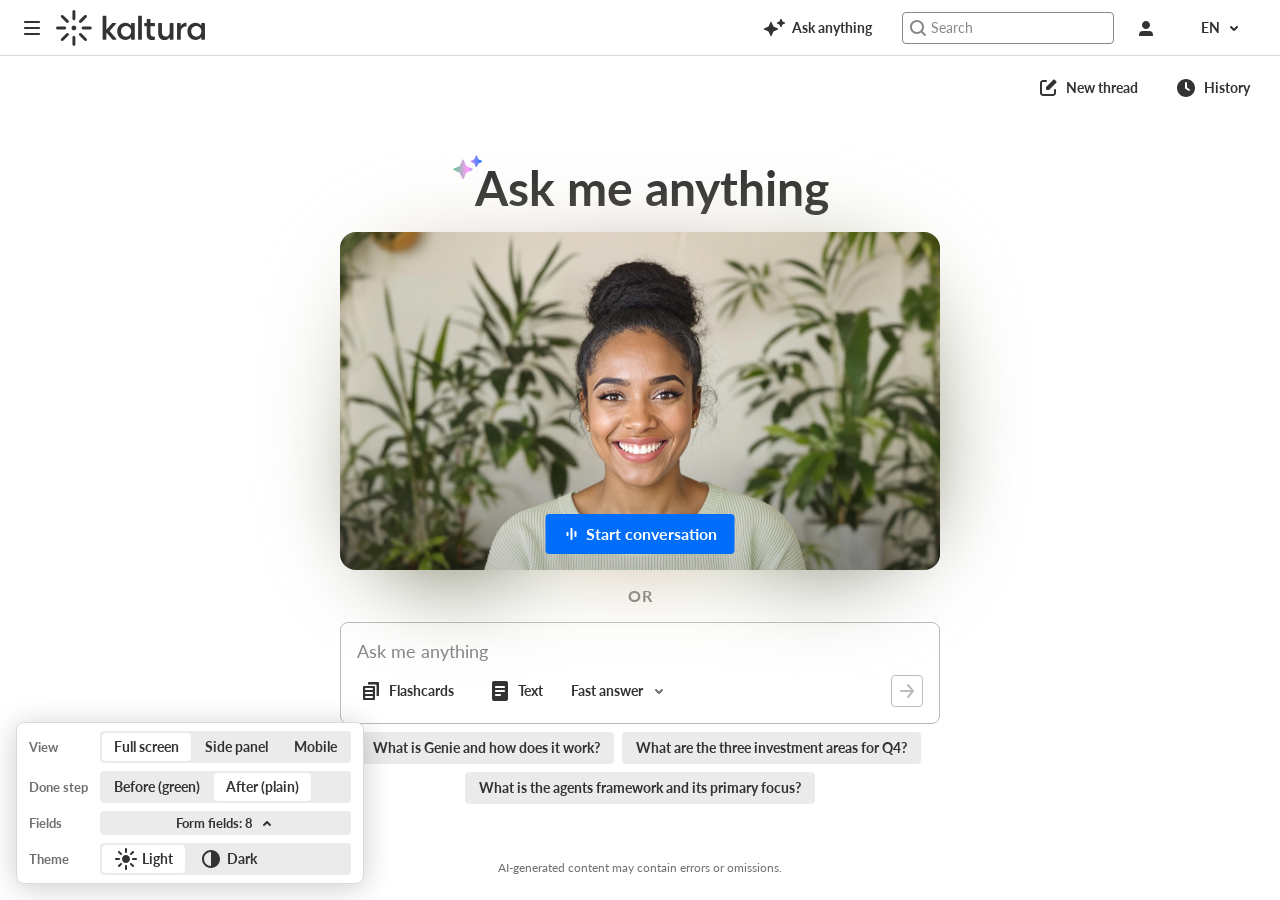
==== commit 1c0ffc38: "Form card: paper background" ====
--- a/genie-avatar-form/index.html
+++ b/genie-avatar-form/index.html
@@ -217,11 +217,6 @@
       <button class="ds-segmented-item" role="radio" aria-checked="false" data-value="panel"><span>Side panel</span></button>
       <button class="ds-segmented-item" role="radio" aria-checked="false" data-value="mobile"><span>Mobile</span></button>
     </div>
-    <span class="app-theme-panel-label">Form look</span>
-    <div class="ds-segmented" role="radiogroup" aria-label="Form look" id="look-switch">
-      <button class="ds-segmented-item" role="radio" aria-checked="false" data-value="before"><span>Before</span></button>
-      <button class="ds-segmented-item" role="radio" aria-checked="true" data-value="after"><span>After (ARE)</span></button>
-    </div>
     <span class="app-theme-panel-label app-after-only">Done step</span>
     <div class="ds-segmented app-after-only" role="radiogroup" aria-label="Done step background" id="wash-switch">
       <button class="ds-segmented-item" role="radio" aria-checked="false" data-value="green"><span>Before (green)</span></button>
--- a/genie-avatar-form/app.css
+++ b/genie-avatar-form/app.css
@@ -1461,7 +1461,7 @@
 
 /* =========================================================
    Prototype-only: form "After" look = the ARE meeting wizard (../agentic-revenue-enablement)
-   Blue wash card, no border; small title left + step pills right; fields cascade in;
+   Paper card (was a blue wash), no border; small title left + step pills right; fields cascade in;
    buttons right; steps slide; done = green wash, badge ripples, icon list in a bordered box.
    On <html data-form-look="after">. "Before" is the look above.
    ========================================================= */
@@ -1470,8 +1470,7 @@
   --app-form-dy: var(--ds-space-2);
   position: relative;
   isolation: isolate;
-  background-color: var(--ds-background);
-  background-image: linear-gradient(160deg, var(--ds-primary-tint-10), var(--ds-primary-tint-6) 50%);
+  background-color: var(--ds-paper); /* was a blue wash (primary-tint-10 -> 6); now the DS card surface */
   border: 0;
   border-radius: var(--ds-roundness-2);
   overflow: clip; /* clips the wash like hidden, but keeps the sticky footer in the call sheet working */
@@ -1658,10 +1657,25 @@
 @keyframes app-form-out-left { to { opacity: 0; transform: translateX(calc(var(--ds-space-4) * -1)); } }
 @keyframes app-form-out-right { to { opacity: 0; transform: translateX(var(--ds-space-4)); } }
 
-/* In the call: wide = the wash card beside the avatar; narrow = the wash fills the sheet */
+/* In the call: wide = the paper card beside the avatar; narrow = the paper fills the sheet */
 [data-form-look="after"] .app-genie:not(.app-genie-narrow) .app-call-form .app-form { border: 0; }
-[data-form-look="after"] .app-call-form .app-form { background-color: var(--ds-elevated); }
+[data-form-look="after"] .app-call-form .app-form { background-color: var(--ds-paper); }
 [data-form-look="after"] .app-genie-narrow .app-call-form .app-form { border-radius: 0; }
+
+/* The sheet keeps room for the scrollbar on both sides (see the call sheet below). That room is
+   the sheet's, not the card's: paint it like the card (paper), so the card reaches the edges */
+[data-form-look="after"] .app-genie-narrow .app-call-form {
+  background-color: var(--ds-paper);
+}
+
+[data-form-look="after"][data-done-wash="plain"] .app-genie-narrow .app-call-form:has(.app-form[data-step="done"]) {
+  background-image: none;
+}
+
+[data-form-look="after"][data-done-wash="green"] .app-genie-narrow .app-call-form:has(.app-form[data-step="done"]) {
+  background-color: var(--ds-background);
+  background-image: linear-gradient(160deg, color-mix(in srgb, var(--ds-success) 12%, transparent), color-mix(in srgb, var(--ds-success) 6%, transparent) 50%);
+}
 [data-form-look="after"] .app-genie-narrow .app-call-form .app-form-footer {
   margin: 0 calc(var(--ds-space-4) * -1);
   padding: var(--ds-space-3) var(--ds-space-4);
@@ -1821,11 +1835,9 @@
   mask-image: linear-gradient(to bottom, transparent, var(--ds-tone-1) var(--app-sheet-fade));
 }
 
-/* ARE look: the sheet has the blue wash, so the protection carries it too */
+/* ARE look: the sheet is paper, so the protection is too */
 [data-form-look="after"] .app-genie-narrow .app-call-form [data-step-name="fields"] .app-form-footer::before {
-  background:
-    linear-gradient(var(--ds-primary-tint-6), var(--ds-primary-tint-6)),
-    color-mix(in srgb, var(--ds-elevated) 97%, transparent);
+  background: color-mix(in srgb, var(--ds-paper) 97%, transparent);
 }
 
 /* =========================================================
@@ -1884,9 +1896,7 @@
   mask-image: linear-gradient(to bottom, transparent, var(--ds-tone-1) var(--app-sheet-fade));
 }
 
-/* ARE look: the card is the blue wash on the page background, so the protection is too */
+/* ARE look: the card is paper, so the protection is too */
 [data-form-look="after"] .app-genie-narrow .app-form-chat [data-step-name="fields"] .app-form-footer::before {
-  background:
-    linear-gradient(var(--ds-primary-tint-6), var(--ds-primary-tint-6)),
-    color-mix(in srgb, var(--ds-background) 97%, transparent);
-}
+  background: color-mix(in srgb, var(--ds-paper) 97%, transparent);
+}
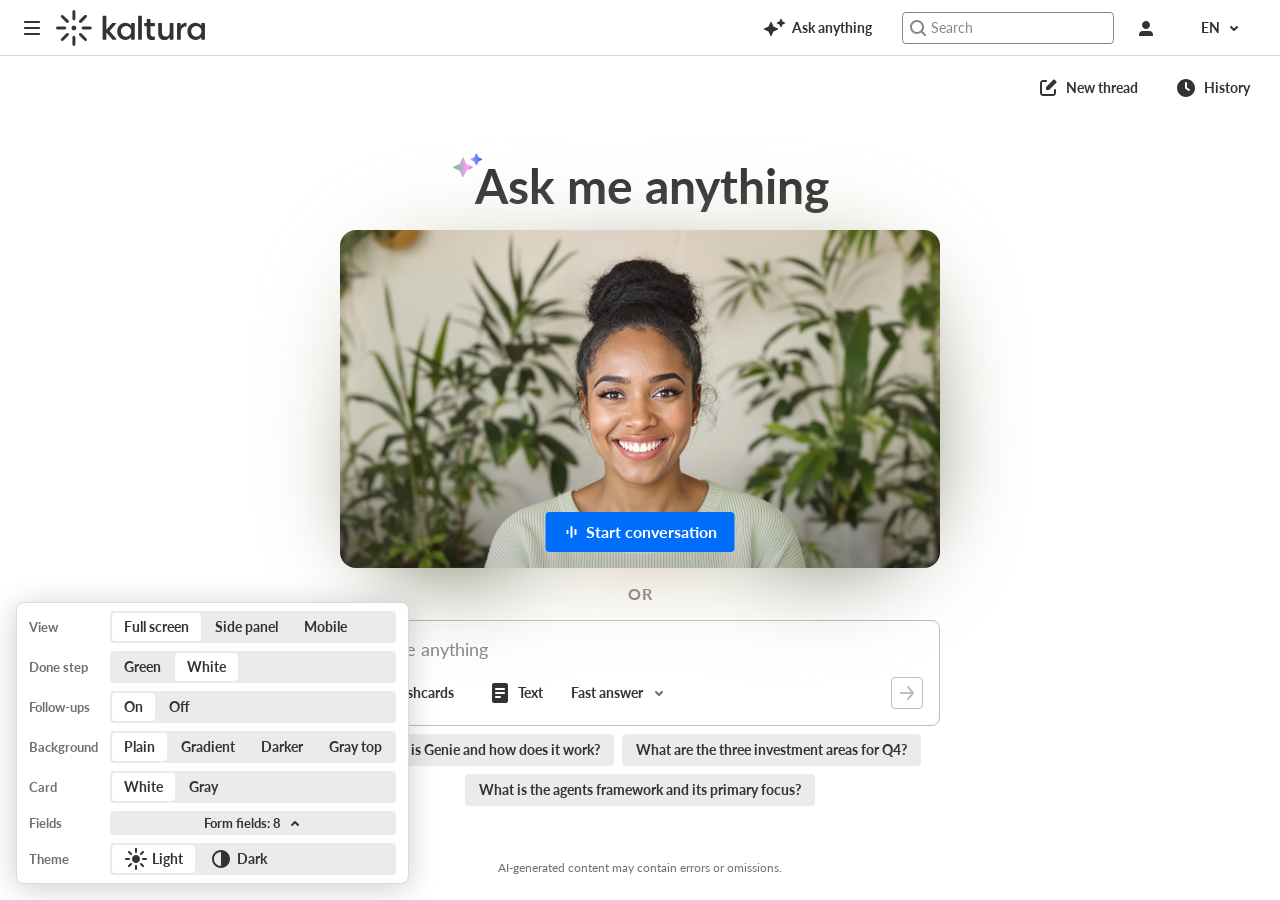
==== commit 800ca34d: "Avatar loading in Gen AI colors (Genie Avatar, courseware); form updates The "Joining..." glow in Ge" ====
--- a/genie-avatar-form/index.html
+++ b/genie-avatar-form/index.html
@@ -219,8 +219,25 @@
     </div>
     <span class="app-theme-panel-label app-after-only">Done step</span>
     <div class="ds-segmented app-after-only" role="radiogroup" aria-label="Done step background" id="wash-switch">
-      <button class="ds-segmented-item" role="radio" aria-checked="false" data-value="green"><span>Before (green)</span></button>
-      <button class="ds-segmented-item" role="radio" aria-checked="true" data-value="plain"><span>After (plain)</span></button>
+      <button class="ds-segmented-item" role="radio" aria-checked="false" data-value="green"><span>Green</span></button>
+      <button class="ds-segmented-item" role="radio" aria-checked="true" data-value="plain"><span>White</span></button>
+    </div>
+    <span class="app-theme-panel-label">Follow-ups</span>
+    <div class="ds-segmented" role="radiogroup" aria-label="Follow-up chips after the form" id="chips-switch">
+      <button class="ds-segmented-item" role="radio" aria-checked="true" data-value="on"><span>On</span></button>
+      <button class="ds-segmented-item" role="radio" aria-checked="false" data-value="off"><span>Off</span></button>
+    </div>
+    <span class="app-theme-panel-label">Background</span>
+    <div class="ds-segmented" role="radiogroup" aria-label="Page background" id="bg-switch">
+      <button class="ds-segmented-item" role="radio" aria-checked="true" data-value="plain"><span>Plain</span></button>
+      <button class="ds-segmented-item" role="radio" aria-checked="false" data-value="gradient"><span>Gradient</span></button>
+      <button class="ds-segmented-item" role="radio" aria-checked="false" data-value="gradient-dark"><span>Darker</span></button>
+      <button class="ds-segmented-item" role="radio" aria-checked="false" data-value="gradient-gray"><span>Gray top</span></button>
+    </div>
+    <span class="app-theme-panel-label app-plain-only">Card</span>
+    <div class="ds-segmented app-plain-only" role="radiogroup" aria-label="Form card" id="card-switch">
+      <button class="ds-segmented-item" role="radio" aria-checked="true" data-value="white"><span>White</span></button>
+      <button class="ds-segmented-item" role="radio" aria-checked="false" data-value="gray"><span>Gray</span></button>
     </div>
     <span class="app-theme-panel-label">Fields</span>
     <button class="ds-btn ds-btn-sm ds-btn-secondary app-fields-btn" id="fields-btn" type="button" aria-haspopup="dialog" aria-expanded="false" aria-controls="fields-panel">
--- a/genie-avatar-form/app.css
+++ b/genie-avatar-form/app.css
@@ -8,9 +8,13 @@
   --app-avatar-max: calc(var(--ds-space-16) * 9 + var(--ds-space-6));          /* 600px */
   --app-channels-width: calc(var(--ds-space-16) * 15 + var(--ds-space-2));     /* 968px */
   --app-search-width: calc(var(--ds-space-16) * 3 + var(--ds-space-5));        /* 212px */
-  --app-composer-height: calc(var(--ds-space-16) + var(--ds-space-8) + var(--ds-space-1-5)); /* 102px */
+  --app-composer-height: calc(var(--ds-space-16) + var(--ds-space-10) + var(--ds-space-0-5)); /* 106px: 16 + 24 text + 16 gap + 32 buttons + 16, + 2 border */
   --app-radius-lg: calc(var(--ds-roundness-2) * 2);                            /* 16px */
   --app-font-size-h2: calc(var(--ds-font-size-5) * 2);                         /* 32px */
+  /* Prototype-only: Gen AI sparkle colors (assets/gen-ai-gradient.svg; DS candidate, the DS has no
+     green or pink for Gen AI). The third color is the DS primary blue. */
+  --app-genai-green: #5bc686;
+  --app-genai-pink: #ff9dff;
 }
 
 *, *::before, *::after { box-sizing: border-box; }
@@ -227,7 +231,7 @@
   display: flex;
   flex-direction: column;
   justify-content: space-between;
-  gap: var(--ds-space-2);
+  gap: var(--ds-space-4); /* text -> buttons: 16px (was 8, about 12 with the fixed height) */
   width: 100%;
   min-height: var(--app-composer-height);
   padding: var(--ds-space-4);
@@ -434,11 +438,6 @@
   width: 100%;
   height: 100%;
   object-fit: cover;
-}
-
-.app-agent-name {
-  font-size: var(--ds-font-size-4);
-  font-weight: var(--ds-font-weight-bold);
 }
 
 .app-agent-content {
@@ -778,7 +777,7 @@
   width: 100%;
   height: 100%;
   object-fit: cover;
-  border-radius: var(--app-radius-lg);
+  border-radius: var(--ds-roundness-3); /* same corners as the form card beside / under it */
   animation: app-fade-in var(--ds-duration-enter) var(--ds-ease-out);
 }
 
@@ -805,13 +804,14 @@
   width: calc(var(--ds-space-16) * 2);
   height: calc(var(--ds-space-16) * 2);
   border-radius: 50%;
-  /* Prototype-only: the glow takes the colors of the avatar about to load (--app-image-*, set by
-     app.js from the image, same as the courseware loading). Without them: the DS blues and teal. */
+  /* Prototype-only (DS candidate: Gen AI gradient colors): the glow takes the colors of the
+     Gen AI sparkle (assets/gen-ai-gradient.svg): green, pink, and the DS primary blue.
+     The DS has no green or pink for this, so they live in --app-genai-* (top of this file). */
   background:
-    radial-gradient(circle at 30% 35%, var(--app-image-accent, var(--ds-screen-green)) 0 25%, transparent 60%),
-    radial-gradient(circle at 70% 35%, var(--app-image-light, var(--ds-primary-brighter)) 0 25%, transparent 60%),
-    radial-gradient(circle at 50% 70%, var(--app-image-mid, var(--ds-primary)) 0 30%, transparent 65%),
-    radial-gradient(circle at 50% 50%, var(--app-image-dark, var(--ds-primary-darker)) 0 35%, transparent 70%);
+    radial-gradient(circle at 30% 35%, var(--app-genai-green) 0 25%, transparent 60%),
+    radial-gradient(circle at 70% 35%, var(--app-genai-pink) 0 25%, transparent 60%),
+    radial-gradient(circle at 50% 70%, var(--ds-primary) 0 30%, transparent 65%),
+    radial-gradient(circle at 50% 50%, var(--app-genai-pink) 0 35%, transparent 70%);
   filter: blur(var(--ds-space-10));
   transform: translate(-50%, -50%);
   animation: app-avatar-glow 1.6s ease-in-out infinite;
@@ -1052,6 +1052,35 @@
 
 /* Skipped (chat): the card stays in the conversation, locked */
 .app-form-skipped .app-form-step { opacity: var(--ds-opacity-disabled); }
+
+/* ===== Prototype-only: fields step mark (DS candidate) =====
+   An illustration left of the title (introMarkSvg in app.js) in a 56px circle, like the done mark: the
+   done mark's language in the Gen AI sparkle colors. The circle is a neutral tint of the text tone, so it
+   reads on the white and the gray card, in both themes. On arrival the sparkle twinkles in once. */
+.app-form-intro-mark {
+  display: block;
+  flex-shrink: 0;
+  align-self: center;
+  width: calc(var(--ds-space-10) + var(--ds-space-4)); /* 56px: the art inside stays the size it was */
+  height: calc(var(--ds-space-10) + var(--ds-space-4));
+  border-radius: 50%;
+  background: color-mix(in srgb, var(--ds-tone-1) 10%, transparent); /* the DS has no neutral tint; 10% so it reads on the dark theme too */
+}
+
+.app-intro-art { display: block; width: 100%; height: 100%; overflow: visible; }
+.app-intro-spark { transform-box: fill-box; transform-origin: 50% 50%; }
+
+:is(.app-form-arriving, .app-form-entering) .app-intro-spark {
+  animation: app-intro-spark var(--ds-duration-enter) var(--ds-ease-out) var(--ds-duration-exit) backwards;
+}
+
+@keyframes app-intro-spark {
+  from { opacity: 0; transform: scale(0.4) rotate(-45deg); }
+}
+
+@media (prefers-reduced-motion: reduce) {
+  .app-intro-spark { animation: none !important; }
+}
 
 /* ----- Step 2: done ----- */
 .app-form-done {
@@ -1344,7 +1373,11 @@
    the form's width changes with it (1 <-> 2 columns, the 4-row cap on and off) and the form shakes */
 .app-genie-narrow .app-genie-body { padding: 0 var(--ds-space-3); scrollbar-gutter: stable; }
 .app-genie-narrow .app-disclaimer { padding: var(--ds-space-2) var(--ds-space-3) var(--ds-space-3); }
-.app-genie-narrow .app-composer { padding: var(--ds-space-3) var(--ds-space-3) var(--ds-space-2); }
+.app-genie-narrow .app-composer {
+  padding: var(--ds-space-3) var(--ds-space-3) var(--ds-space-2);
+  gap: var(--ds-space-3); /* text -> buttons: 12px, like the 12px padding around it */
+  min-height: 0; /* the wide fixed height would push the extra room into the gap */
+}
 .app-genie-narrow .app-composer-menu { margin-left: calc(var(--ds-space-2) * -1); gap: 0; }
 .app-genie-narrow .app-composer-avatar-btn { width: calc(var(--ds-space-16) + var(--ds-space-2)); }
 .app-genie-narrow .app-composer-input { font-size: var(--ds-font-size-5); }
@@ -1470,8 +1503,8 @@
   --app-form-dy: var(--ds-space-2);
   position: relative;
   isolation: isolate;
-  background-color: var(--ds-paper); /* was a blue wash (primary-tint-10 -> 6); now the DS card surface */
-  border: 0;
+  background-color: var(--ds-background); /* white card with a light stroke (was paper, before that a blue wash) */
+  border: 1px solid var(--ds-tone-5); /* a real border: scrolling content and the sticky footer can't cover it */
   border-radius: var(--ds-roundness-2);
   overflow: clip; /* clips the wash like hidden, but keeps the sticky footer in the call sheet working */
 }
@@ -1496,6 +1529,12 @@
   text-align: left;
 }
 
+/* Fields step: the mark, then the title and subtitle, from the left */
+[data-form-look="after"] .app-form-step[data-step-name="fields"] .app-form-header {
+  justify-content: flex-start;
+  gap: var(--ds-space-3);
+}
+
 [data-form-look="after"] .app-genie-narrow .app-form-header { padding-bottom: var(--ds-space-2); }
 
 [data-form-look="after"] .app-form-heading { gap: var(--ds-space-1); }
@@ -1603,21 +1642,21 @@
   line-height: var(--ds-line-height-20);
 }
 
-/* Done, plain (default, "After" in the Done step switch): only DS tokens. The card is
-   --ds-background (no blue, no green); the green is only on the check badge. */
+/* Done, white (default, "White" in the Done step switch): the card stays as in the fields step,
+   --ds-background with a tone-5 stroke; the green is only on the check badge. */
 [data-form-look="after"][data-done-wash="plain"] .app-form[data-step="done"] {
   background-color: var(--ds-background);
   background-image: none;
   /* Same color as the page, so a border keeps the card's edge visible (in dark it vanished) */
-  box-shadow: inset 0 0 0 1px var(--ds-tone-5);
+  border: 1px solid var(--ds-tone-5);
 }
 
 /* In the call sheet on narrow screens the sheet is the surface: no edge */
-[data-form-look="after"][data-done-wash="plain"] .app-genie-narrow .app-call-form .app-form[data-step="done"] { box-shadow: none; }
+[data-form-look="after"][data-done-wash="plain"] .app-genie-narrow .app-call-form .app-form[data-step="done"] { border: 0; }
 
 [data-form-look="after"][data-done-wash="plain"] .app-call-form .app-form[data-step="done"] { background-color: var(--ds-elevated); }
 
-/* Done, green wash ("Before" in the Done step switch): the card turns green (ARE "booked") */
+/* Done, green ("Green" in the Done step switch): the card turns light green (ARE "booked") */
 [data-form-look="after"][data-done-wash="green"] .app-form[data-step="done"]::before {
   content: '';
   position: absolute;
@@ -1657,15 +1696,18 @@
 @keyframes app-form-out-left { to { opacity: 0; transform: translateX(calc(var(--ds-space-4) * -1)); } }
 @keyframes app-form-out-right { to { opacity: 0; transform: translateX(var(--ds-space-4)); } }
 
-/* In the call: wide = the paper card beside the avatar; narrow = the paper fills the sheet */
-[data-form-look="after"] .app-genie:not(.app-genie-narrow) .app-call-form .app-form { border: 0; }
-[data-form-look="after"] .app-call-form .app-form { background-color: var(--ds-paper); }
+/* In the call: wide = the white card beside the avatar, with its stroke; narrow = the card fills the sheet (no stroke) */
+[data-form-look="after"] .app-call-form .app-form { background-color: var(--ds-background); }
+/* Wide: the scrolling sheet clips its content to its own corners: give it the card's corners, so it doesn't cut the card's stroke */
+[data-form-look="after"] .app-genie:not(.app-genie-narrow) .app-call-form,
+[data-form-look="after"] .app-genie:not(.app-genie-narrow) .app-call-form .app-form { border-radius: var(--ds-roundness-3); } /* 12px, like the avatar */
+[data-form-look="after"] .app-genie-narrow .app-call-form .app-form { border: 0; }
 [data-form-look="after"] .app-genie-narrow .app-call-form .app-form { border-radius: 0; }
 
 /* The sheet keeps room for the scrollbar on both sides (see the call sheet below). That room is
-   the sheet's, not the card's: paint it like the card (paper), so the card reaches the edges */
+   the sheet's, not the card's: paint it like the card, so the card reaches the edges */
 [data-form-look="after"] .app-genie-narrow .app-call-form {
-  background-color: var(--ds-paper);
+  background-color: var(--ds-background);
 }
 
 [data-form-look="after"][data-done-wash="plain"] .app-genie-narrow .app-call-form:has(.app-form[data-step="done"]) {
@@ -1758,8 +1800,7 @@
 /* The Done step switch is for the ARE look only */
 [data-form-look="before"] .app-after-only { display: none; }
 
-/* Plain done step: the badge is the only green; the detail icons are neutral */
-[data-form-look="after"][data-done-wash="plain"] .app-form-detail ds-icon { color: var(--ds-tone-2); }
+/* White done step: the detail icons stay --ds-success green, as in the green one */
 
 /* =========================================================
    Prototype-only: both steps in one cell; only the current one shows, so the card
@@ -1835,9 +1876,9 @@
   mask-image: linear-gradient(to bottom, transparent, var(--ds-tone-1) var(--app-sheet-fade));
 }
 
-/* ARE look: the sheet is paper, so the protection is too */
+/* ARE look: the sheet is the white card, so the protection is too */
 [data-form-look="after"] .app-genie-narrow .app-call-form [data-step-name="fields"] .app-form-footer::before {
-  background: color-mix(in srgb, var(--ds-paper) 97%, transparent);
+  background: color-mix(in srgb, var(--ds-background) 97%, transparent);
 }
 
 /* =========================================================
@@ -1896,7 +1937,89 @@
   mask-image: linear-gradient(to bottom, transparent, var(--ds-tone-1) var(--app-sheet-fade));
 }
 
-/* ARE look: the card is paper, so the protection is too */
+/* ARE look: the card is white, so the protection is too */
 [data-form-look="after"] .app-genie-narrow .app-form-chat [data-step-name="fields"] .app-form-footer::before {
+  background: color-mix(in srgb, var(--ds-background) 97%, transparent);
+}
+
+/* =========================================================
+   Prototype-only: page background "Gradient" (Background switch in the demo panel)
+   (DS candidate: the DS has no gradient surface)
+   Top --ds-background, bottom --ds-tone-7: white -> #f5f5f5 in light, #121212 -> #212121 in dark.
+   On the Genie screen (full screen, side panel, phone) and behind the avatar call.
+   ========================================================= */
+[data-page-bg="gradient"] :is(.app-genie, .app-view-panel .app-genie, .app-avatar-call) {
+  background: linear-gradient(to bottom, var(--ds-background), var(--ds-tone-7));
+}
+
+/* "Darker": the same, ending on --ds-tone-6 (#ebebeb in light, #383838 in dark) */
+[data-page-bg="gradient-dark"] :is(.app-genie, .app-view-panel .app-genie, .app-avatar-call) {
+  background: linear-gradient(to bottom, var(--ds-background), var(--ds-tone-6));
+}
+
+/* "Darker" background: white surfaces sit on the gray without a stroke (as in the Maya reference) */
+/* Composer: white, no stroke; the focus ring stays (primary border) */
+[data-page-bg^="gradient-"] .app-composer { border-color: transparent; }
+[data-page-bg^="gradient-"] .app-composer:focus-within { border-color: var(--ds-primary); }
+
+/* Suggestion chips (DS secondary buttons): white instead of tone-6; hover goes to tone-6 */
+[data-page-bg^="gradient-"] .app-suggestion { background: var(--ds-background); }
+[data-page-bg^="gradient-"] .app-suggestion:hover:not(:disabled) { background: var(--ds-tone-6); }
+
+/* =========================================================
+   Prototype-only: no visible scrollbars on a narrow Genie (phone, side panel)
+   Everything still scrolls (touch, wheel, trackpad); only the bar is hidden.
+   ========================================================= */
+.app-genie-narrow,
+.app-genie-narrow * { scrollbar-width: none; }
+.app-genie-narrow::-webkit-scrollbar,
+.app-genie-narrow *::-webkit-scrollbar { display: none; }
+.app-genie-narrow .app-genie-body { scrollbar-gutter: auto; }
+.app-genie-narrow .app-call-form { scrollbar-gutter: auto; }
+
+/* Form card: white with the lightest DS stroke (tone-6, "light dividers"), in both steps.
+   It shows where the gradient is still white (top) and blends in where the gray matches it (bottom),
+   where the white card already stands out. Same in dark: #383838 on #121212 at the top. */
+[data-page-bg="gradient-dark"][data-form-look="after"] .app-form[data-step] { border-color: var(--ds-tone-6); box-shadow: none; }
+
+/* "Gray top": the other fix for the card's top edge. The gradient starts on --ds-tone-7 instead
+   of white (#f5f5f5 -> #ebebeb in light, #212121 -> #383838 in dark), so the white card stands out
+   from top to bottom and needs no stroke. Composer and chips as in "Darker" (rules above). */
+[data-page-bg="gradient-gray"] :is(.app-genie, .app-view-panel .app-genie, .app-avatar-call) {
+  background: linear-gradient(to bottom, var(--ds-tone-7), var(--ds-tone-6));
+}
+[data-page-bg="gradient-gray"][data-form-look="after"] .app-form[data-step] { border-color: transparent; box-shadow: none; }
+
+/* =========================================================
+   Prototype-only: form card "Gray" (Card switch in the demo panel)
+   Only with the Plain page background (the switch shows only then; with a gradient the card
+   stays white). The card is --ds-paper (#f5f5f5 / #242424) with no stroke, in both steps. The call sheet and the protection behind the sticky footer follow it.
+   ========================================================= */
+[data-page-bg="plain"][data-form-card="gray"][data-form-look="after"] .app-form[data-step],
+[data-page-bg="plain"][data-form-card="gray"][data-form-look="after"] .app-call-form .app-form[data-step] {
+  background-color: var(--ds-paper);
+  border-color: transparent;
+  box-shadow: none;
+}
+[data-page-bg="plain"][data-form-card="gray"][data-form-look="after"] .app-genie-narrow .app-call-form { background-color: var(--ds-paper); }
+[data-page-bg="plain"][data-form-card="gray"][data-form-look="after"] .app-genie-narrow :is(.app-call-form, .app-form-chat) [data-step-name="fields"] .app-form-footer::before {
   background: color-mix(in srgb, var(--ds-paper) 97%, transparent);
 }
+
+/* Prototype-only: "Follow-ups: Off" in the demo panel hides only the follow-up chips that appear
+   above the bottom composer after the form is sent (prototype-only, not in the DS or the product).
+   The suggestion chips on the start screen always show. */
+[data-chips="off"] .app-followups { display: none !important; }
+
+/* The Card switch is only for the Plain page background */
+[data-page-bg]:not([data-page-bg="plain"]) .app-plain-only { display: none; }
+
+/* =========================================================
+   Prototype-only: the form under the avatar (narrow: phone, side panel) is a floating card,
+   not a sheet glued to the panel: the same side room as the avatar (stage padding), rounded on
+   all four corners, so its bottom doesn't look cut off above the call buttons.
+   ========================================================= */
+.app-genie-narrow .app-call-form {
+  margin: 0 var(--ds-space-4);
+  border-radius: var(--ds-roundness-3);
+}
